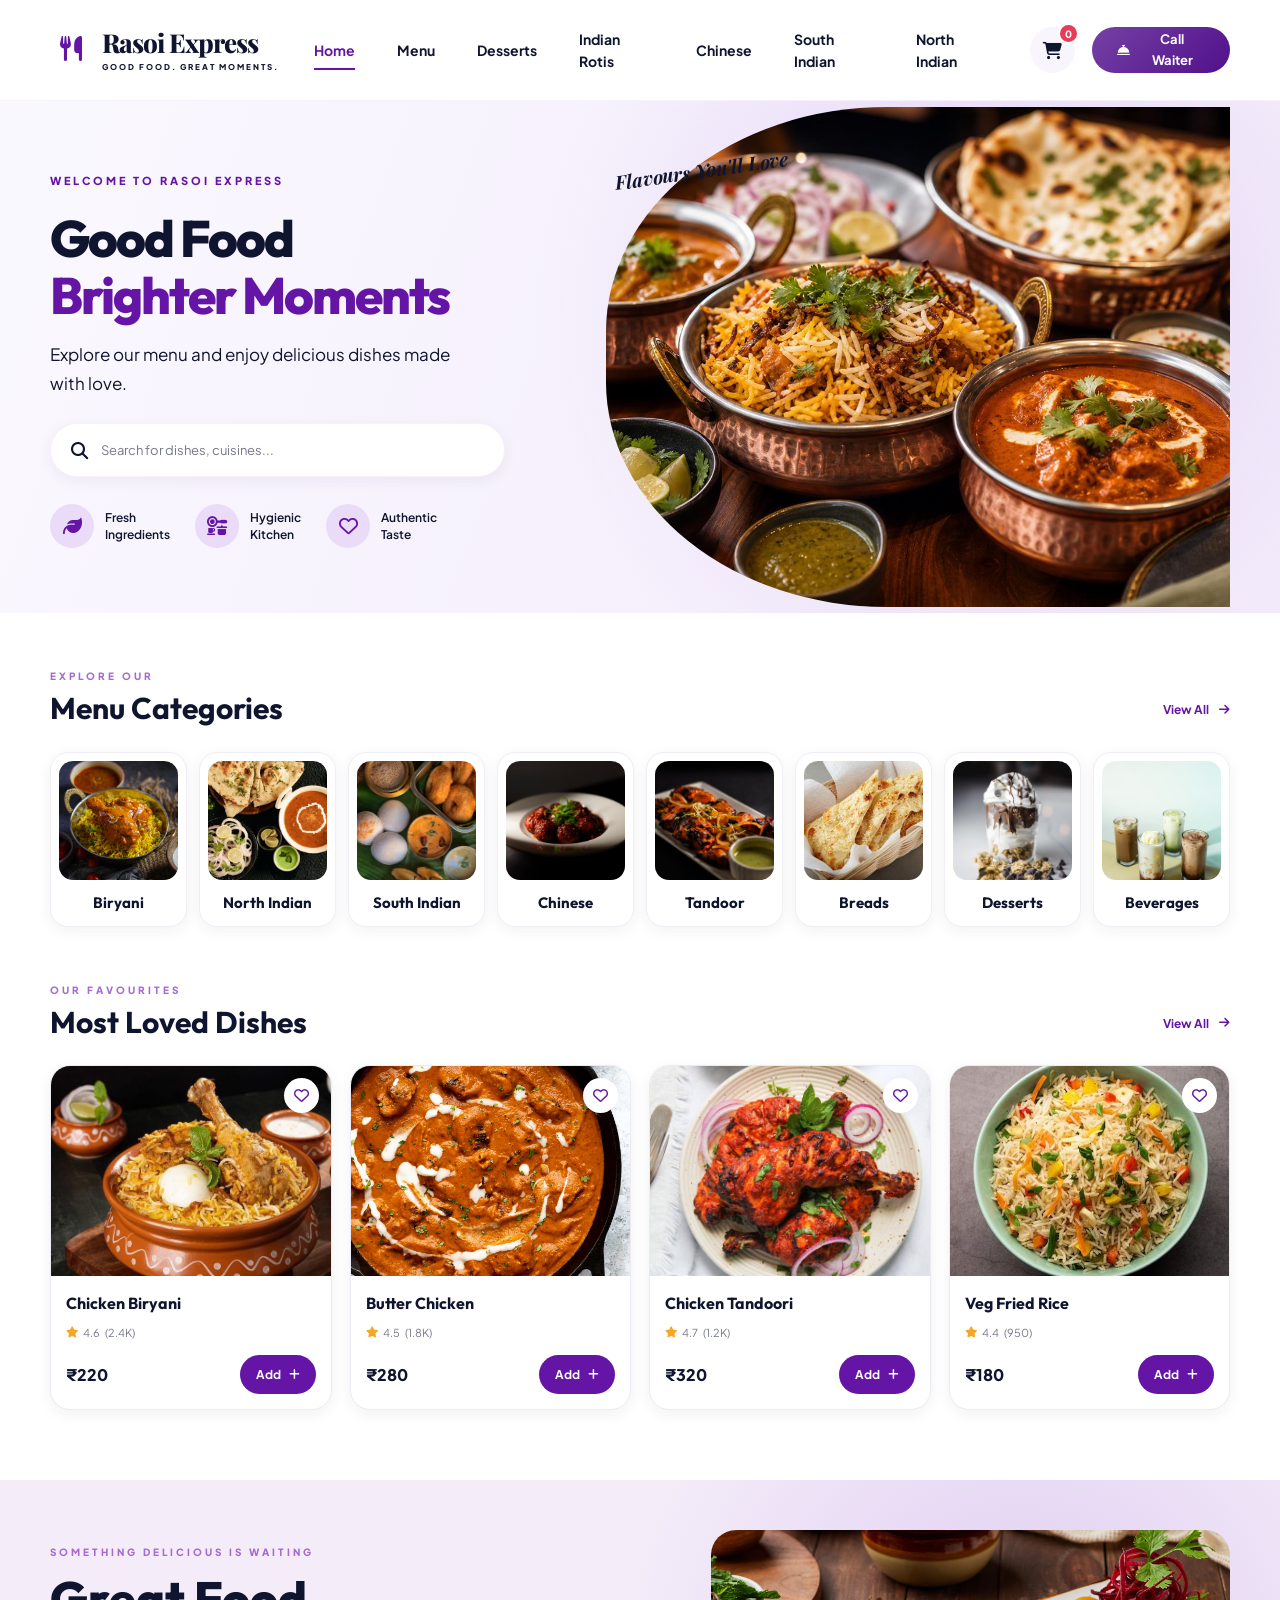
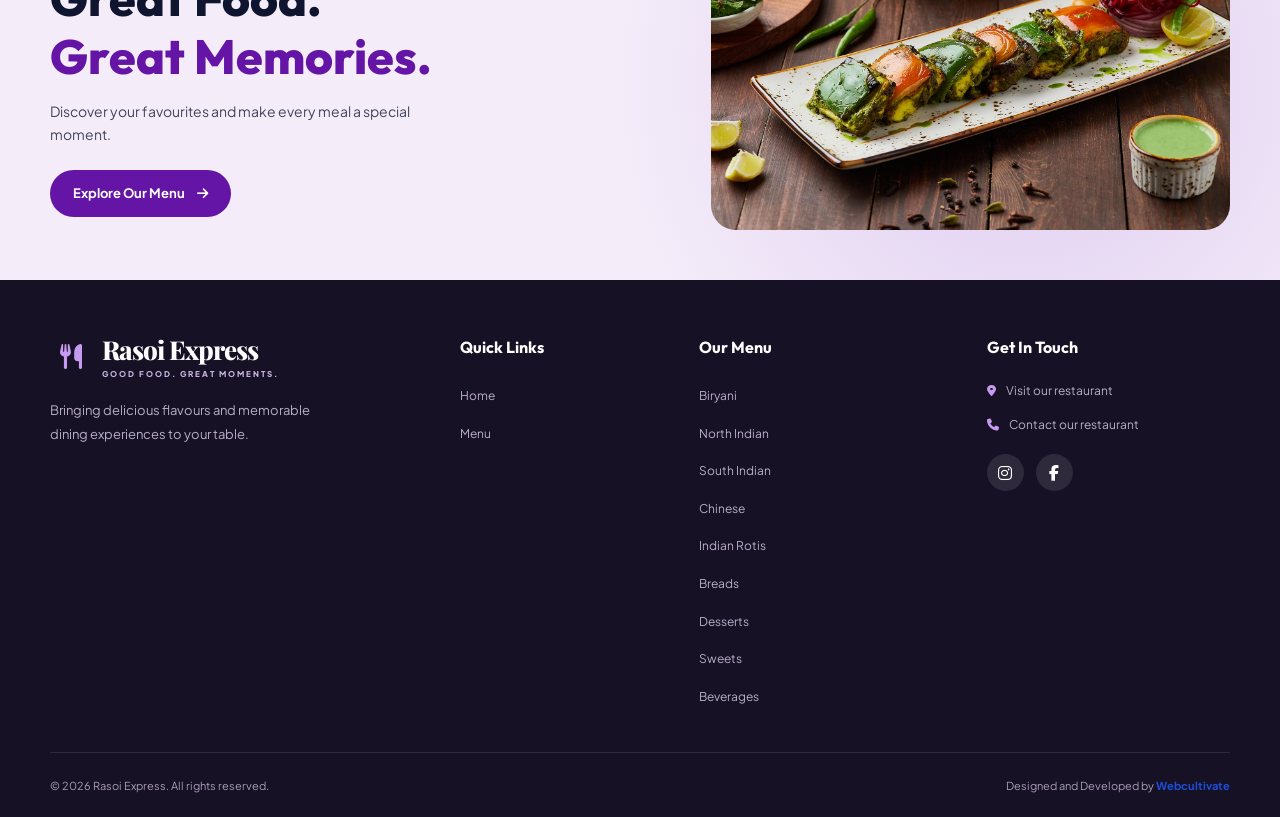
==== index.html @ 5ffebbbf "Add dedicated menu  pages" ====
<!DOCTYPE html>
<html lang="en">
<head>
    <meta charset="UTF-8">
    <meta name="viewport" content="width=device-width, initial-scale=1.0">

    <title>Rasoi Express | Good Food, Great Moments</title>

    <meta name="description" content="Explore the delicious menu at Rasoi Express.">

    <link rel="preconnect" href="https://fonts.googleapis.com">
    <link rel="preconnect" href="https://fonts.gstatic.com" crossorigin>

    <link href="https://fonts.googleapis.com/css2?family=Outfit:wght@400;500;600;700;800&family=Playfair+Display:wght@600;700;800&family=Plus+Jakarta+Sans:wght@400;500;600;700;800&display=swap" rel="stylesheet">

    <link rel="stylesheet" href="https://cdnjs.cloudflare.com/ajax/libs/font-awesome/6.5.2/css/all.min.css">

    <link rel="stylesheet" href="./style.css">
</head>

<body>

    <!-- HEADER -->
    <header class="site-header">
        <div class="header-container">

            <button class="mobile-menu-button"
                    aria-label="Open navigation menu"
                    aria-expanded="false">
                <i class="fa-solid fa-bars"></i>
            </button>

            <a href="./index.html" class="brand-logo">
                <span class="logo-icon">
                    <i class="fa-solid fa-utensils"></i>
                </span>

                <span class="logo-text">
                    <strong>Rasoi Express</strong>
                    <small>GOOD FOOD. GREAT MOMENTS.</small>
                </span>
            </a>

            <nav class="desktop-navigation">
                <a href="./index.html" class="nav-link active">Home</a>
                <a href="./menu.html" class="nav-link">Menu</a>
                <a href="./desserts.html" class="nav-link">Desserts</a>
                <a href="./indian-rotis.html" class="nav-link">Indian Rotis</a>
                <a href="./chinese.html" class="nav-link">Chinese</a>
                <a href="./south-indian.html" class="nav-link">South Indian</a>
                <a href="./north-indian.html" class="nav-link">North Indian</a>
            </nav>

            <div class="header-actions">

                <button class="icon-button cart-button"
                        aria-label="Shopping cart">
                    <i class="fa-solid fa-cart-shopping"></i>
                    <span class="cart-count">0</span>
                </button>

                <button class="call-waiter-button">
                    <i class="fa-solid fa-bell-concierge"></i>
                    <span>Call Waiter</span>
                </button>

            </div>
        </div>

        <nav class="mobile-navigation">
            <a href="./index.html" class="mobile-nav-link active">Home</a>
            <a href="./menu.html" class="mobile-nav-link">Menu</a>
            <a href="./desserts.html" class="mobile-nav-link">Desserts</a>
            <a href="./indian-rotis.html" class="mobile-nav-link">Indian Rotis</a>
            <a href="./chinese.html" class="mobile-nav-link">Chinese</a>
            <a href="./south-indian.html" class="mobile-nav-link">South Indian</a>
            <a href="./north-indian.html" class="mobile-nav-link">North Indian</a>

            <button class="mobile-waiter-button">
                <i class="fa-solid fa-bell-concierge"></i>
                Call Waiter
            </button>
        </nav>
    </header>


    <main>

        <!-- HERO SECTION -->
        <section class="hero-section">
            <div class="hero-container">

                <div class="hero-content">

                    <span class="hero-eyebrow">
                        WELCOME TO RASOI EXPRESS
                    </span>

                    <h1>
                        Good Food
                        <span>Brighter Moments</span>
                    </h1>

                    <p class="hero-description">
                        Explore our menu and enjoy delicious
                        dishes made with love.
                    </p>

                    <form class="hero-search-form"
                          id="hero-search-form">

                        <i class="fa-solid fa-magnifying-glass"></i>

                        <input
                            type="search"
                            id="hero-search-input"
                            placeholder="Search for dishes, cuisines..."
                            aria-label="Search menu">

                        <button type="submit">Search</button>
                    </form>

                    <div class="hero-features">

                        <div class="feature-item">
                            <span class="feature-icon">
                                <i class="fa-solid fa-leaf"></i>
                            </span>
                            <span>Fresh<br>Ingredients</span>
                        </div>

                        <div class="feature-item">
                            <span class="feature-icon">
                                <i class="fa-solid fa-kitchen-set"></i>
                            </span>
                            <span>Hygienic<br>Kitchen</span>
                        </div>

                        <div class="feature-item">
                            <span class="feature-icon">
                                <i class="fa-regular fa-heart"></i>
                            </span>
                            <span>Authentic<br>Taste</span>
                        </div>

                    </div>
                </div>

                <div class="hero-image-container">
                    <img
                        src="./assets/images/hero/hero-food.png"
                        alt="Delicious restaurant food">

                    <span class="hero-image-caption">
                        Flavours You'll Love
                    </span>
                </div>

            </div>
        </section>


        <!-- MENU CATEGORIES -->
        <section class="categories-section section-container">

            <div class="section-heading">
                <div>
                    <span class="section-eyebrow">EXPLORE OUR</span>
                    <h2>Menu Categories</h2>
                </div>

                <a href="./menu.html" class="view-all-link">
                    View All
                    <i class="fa-solid fa-arrow-right"></i>
                </a>
            </div>

            <div class="categories-grid" id="categories-grid">
                <!-- Categories generated through JavaScript -->
            </div>

        </section>


        <!-- POPULAR DISHES -->
        <section class="popular-section section-container">

            <div class="section-heading">
                <div>
                    <span class="section-eyebrow">OUR FAVOURITES</span>
                    <h2>Most Loved Dishes</h2>
                </div>

                <a href="./menu.html" class="view-all-link">
                    View All
                    <i class="fa-solid fa-arrow-right"></i>
                </a>
            </div>

            <div class="popular-dishes-grid"
                 id="popular-dishes-grid">
                <!-- Dishes generated through JavaScript -->
            </div>

        </section>


        <!-- SPECIAL SECTION -->
        <section class="special-offer-section">

            <div class="special-offer-container">

                <div class="special-offer-content">

                    <span class="section-eyebrow">
                        SOMETHING DELICIOUS IS WAITING
                    </span>

                    <h2>
                        Great Food.
                        <span>Great Memories.</span>
                    </h2>

                    <p>
                        Discover your favourites and make
                        every meal a special moment.
                    </p>

                    <a href="./menu.html" class="offer-button">
                        Explore Our Menu
                        <i class="fa-solid fa-arrow-right"></i>
                    </a>

                </div>

                <div class="special-offer-image">
                    <img
                        src="./assets/images/hero/special-food.png"
                        alt="Delicious vegetarian special food"
                        loading="lazy">
                </div>

            </div>

        </section>

    </main>


    <!-- FOOTER -->
    <footer class="site-footer">

        <div class="footer-container">

            <div class="footer-brand">

                <a href="./index.html" class="brand-logo footer-logo">
                    <span class="logo-icon">
                        <i class="fa-solid fa-utensils"></i>
                    </span>

                    <span class="logo-text">
                        <strong>Rasoi Express</strong>
                        <small>GOOD FOOD. GREAT MOMENTS.</small>
                    </span>
                </a>

                <p>
                    Bringing delicious flavours and memorable
                    dining experiences to your table.
                </p>

            </div>


            <div class="footer-column">
                <h3>Quick Links</h3>

                <ul>
                    <li><a href="./index.html">Home</a></li>
                    <li><a href="./menu.html">Menu</a></li>
                </ul>
            </div>


            <div class="footer-column">
                <h3>Our Menu</h3>

                <ul>
                    <li><a href="./biryani.html">Biryani</a></li>
                    <li><a href="./north-indian.html">North Indian</a></li>
                    <li><a href="./south-indian.html">South Indian</a></li>
                    <li><a href="./chinese.html">Chinese</a></li>
                    <li><a href="./indian-rotis.html">Indian Rotis</a></li>
                    <li><a href="./indian-rotis.html">Breads</a></li>
                    <li><a href="./desserts.html">Desserts</a></li>
                    <li><a href="./desserts.html">Sweets</a></li>
                    <li><a href="./beverages.html">Beverages</a></li>
                </ul>
            </div>


            <div class="footer-column footer-contact">
                <h3>Get In Touch</h3>

                <p>
                    <i class="fa-solid fa-location-dot"></i>
                    Visit our restaurant
                </p>

                <p>
                    <i class="fa-solid fa-phone"></i>
                    Contact our restaurant
                </p>

                <div class="footer-social-links">
                    <a href="#" aria-label="Instagram">
                        <i class="fa-brands fa-instagram"></i>
                    </a>

                    <a href="#" aria-label="Facebook">
                        <i class="fa-brands fa-facebook-f"></i>
                    </a>
                </div>
            </div>

        </div>


        <div class="footer-bottom">

            <p>
                &copy; <span id="current-year">2026</span>
                Rasoi Express. All rights reserved.
            </p>

            <p>
                Designed and Developed by <span class="footer-credit-name">Webcultivate</span>
            </p>

        </div>

    </footer>


    <!-- MOBILE BOTTOM BAR -->
    <div class="mobile-bottom-bar">

        <button class="mobile-bottom-waiter">
            <i class="fa-solid fa-bell-concierge"></i>
            <span>Call Waiter</span>
        </button>

        <button class="mobile-bottom-cart">
            <i class="fa-solid fa-cart-shopping"></i>
            <span>View Cart</span>
            <span class="cart-count">0</span>
        </button>

    </div>


    <script src="./script.js" defer></script>

</body>
</html>
---- style.css ----
/* =========================================================
   RASOI EXPRESS - MAIN STYLESHEET
   ========================================================= */

/* ================= VARIABLES ================= */

:root {
    --primary: #6415a5;
    --primary-dark: #4d087f;
    --primary-light: #f0e4fb;
    --secondary: #a56bd0;

    --heading: #10152f;
    --text: #42445b;
    --muted: #77788b;

    --white: #ffffff;
    --background: #faf9fd;
    --lavender: #f3edfa;
    --border: #eeeaf3;

    --success: #21865b;
    --danger: #e83b59;

    --shadow-sm: 0 4px 15px rgba(40, 20, 65, 0.06);
    --shadow-md: 0 10px 30px rgba(40, 20, 65, 0.09);
    --shadow-lg: 0 20px 50px rgba(40, 20, 65, 0.13);

    --radius-sm: 10px;
    --radius-md: 18px;
    --radius-lg: 26px;
    --radius-xl: 34px;

    --container: 1440px;

    --font-main: 'Plus Jakarta Sans', sans-serif;
    --font-heading: 'Outfit', sans-serif;
    --font-serif: 'Playfair Display', serif;

    --transition: all 0.3s ease;
}


/* ================= RESET ================= */

* {
    margin: 0;
    padding: 0;
    box-sizing: border-box;
}

html {
    scroll-behavior: smooth;
    scroll-padding-top: 100px;
}

body {
    font-family: var(--font-main);
    color: var(--text);
    background: var(--white);
    line-height: 1.6;
    overflow-x: hidden;
}

body.modal-open {
    overflow: hidden;
}

button,
input {
    font: inherit;
}

button {
    cursor: pointer;
}

a {
    color: inherit;
    text-decoration: none;
}

img {
    display: block;
    max-width: 100%;
}

ul {
    list-style: none;
}

button:focus-visible,
a:focus-visible,
input:focus-visible,
.category-card:focus-visible {
    outline: 3px solid rgba(100, 21, 165, 0.35);
    outline-offset: 3px;
}


/* ================= COMMON CONTAINERS ================= */

.section-container {
    width: min(100% - 100px, var(--container));
    margin: 0 auto;
}


/* ================= HEADER ================= */

.site-header {
    width: 100%;
    position: sticky;
    top: 0;
    z-index: 1000;
    background: rgba(255, 255, 255, 0.96);
    backdrop-filter: blur(16px);
    border-bottom: 1px solid rgba(100, 21, 165, 0.06);
}

.header-container {
    width: min(100% - 100px, var(--container));
    min-height: 100px;
    margin: 0 auto;

    display: flex;
    align-items: center;
    justify-content: space-between;
    gap: 35px;
}


/* ================= BRAND LOGO ================= */

.brand-logo {
    display: inline-flex;
    align-items: center;
    gap: 10px;
    flex-shrink: 0;
}

.logo-icon {
    width: 42px;
    height: 42px;
    display: grid;
    place-items: center;
    color: var(--primary);
    font-size: 25px;
}

.logo-text {
    display: flex;
    flex-direction: column;
    line-height: 1.15;
}

.logo-text strong {
    font-family: var(--font-serif);
    font-size: 26px;
    font-weight: 800;
    letter-spacing: -1px;
    color: var(--heading);
}

.logo-text small {
    font-size: 8px;
    font-weight: 800;
    letter-spacing: 2px;
    color: var(--heading);
    margin-top: 5px;
}


/* ================= DESKTOP NAVIGATION ================= */

.desktop-navigation {
    display: flex;
    align-items: center;
    gap: 42px;
    margin-left: auto;
    margin-right: auto;
}

.nav-link {
    position: relative;
    padding: 12px 0;
    font-size: 14px;
    font-weight: 700;
    color: var(--heading);
    transition: var(--transition);
}

.nav-link::after {
    content: '';
    position: absolute;
    width: 0;
    height: 2px;
    bottom: 3px;
    left: 0;
    background: var(--primary);
    transition: var(--transition);
}

.nav-link:hover,
.nav-link.active {
    color: var(--primary);
}

.nav-link:hover::after,
.nav-link.active::after {
    width: 100%;
}


/* ================= HEADER ACTIONS ================= */

.header-actions {
    display: flex;
    align-items: center;
    gap: 17px;
}

.icon-button {
    width: 46px;
    height: 46px;
    border: 1px solid transparent;
    border-radius: 50%;
    display: grid;
    place-items: center;
    background: #f8f5fc;
    color: var(--heading);
    font-size: 17px;
    transition: var(--transition);
    position: relative;
}

.icon-button:hover {
    color: var(--primary);
    background: var(--primary-light);
    transform: translateY(-2px);
}

.cart-count {
    position: absolute;
    top: -5px;
    right: -5px;
    width: 21px;
    height: 21px;
    display: grid;
    place-items: center;
    background: var(--danger);
    color: var(--white);
    font-size: 10px;
    font-weight: 800;
    border-radius: 50%;
    border: 2px solid var(--white);
}

.call-waiter-button {
    display: flex;
    align-items: center;
    justify-content: center;
    gap: 10px;
    min-height: 46px;
    padding: 0 25px;
    background: linear-gradient(135deg, #7541a5, #51108b);
    color: var(--white);
    border: none;
    border-radius: 30px;
    font-size: 13px;
    font-weight: 700;
    transition: var(--transition);
}

.call-waiter-button:hover {
    transform: translateY(-3px);
    box-shadow: 0 8px 20px rgba(100, 21, 165, 0.25);
}


/* ================= MOBILE NAVIGATION ================= */

.mobile-menu-button {
    display: none;
    width: 42px;
    height: 42px;
    background: transparent;
    border: none;
    color: var(--heading);
    font-size: 21px;
}

.mobile-navigation {
    display: none;
}


/* ================= HERO SECTION ================= */

.hero-section {
    position: relative;
    overflow: hidden;

    background:
        radial-gradient(
            circle at 75% 40%,
            rgba(213, 188, 240, 0.55),
            transparent 42%
        ),
        linear-gradient(
            110deg,
            #faf8ff 0%,
            #f2eafa 100%
        );
}

.hero-container {
    width: min(100% - 100px, var(--container));
    min-height: 500px;
    margin: 0 auto;

    display: grid;
    grid-template-columns: 0.92fr 1.08fr;
    align-items: center;
    gap: 25px;
}

.hero-content {
    padding: 65px 0;
    position: relative;
    z-index: 2;
    animation: fadeInUp 0.8s ease both;
}

.hero-eyebrow {
    display: inline-block;
    color: var(--primary);
    font-size: 11px;
    font-weight: 800;
    letter-spacing: 3px;
    margin-bottom: 20px;
}

.hero-content h1 {
    font-family: var(--font-heading);
    color: var(--heading);
    font-size: clamp(42px, 4vw, 58px);
    font-weight: 800;
    line-height: 1.12;
    letter-spacing: -2px;
    max-width: 590px;
}

.hero-content h1 span {
    display: block;
    color: var(--primary);
}

.hero-description {
    max-width: 430px;
    margin-top: 16px;
    font-size: 17px;
    line-height: 1.7;
    color: var(--heading);
}


/* ================= HERO SEARCH ================= */

.hero-search-form {
    width: 100%;
    max-width: 455px;
    min-height: 54px;
    margin-top: 25px;
    padding: 6px 8px 6px 20px;

    display: flex;
    align-items: center;
    gap: 13px;

    background: var(--white);
    border: 1px solid rgba(100, 21, 165, 0.06);
    border-radius: 40px;
    box-shadow: var(--shadow-sm);
}

.hero-search-form > i {
    font-size: 17px;
    color: var(--heading);
}

.hero-search-form input {
    min-width: 0;
    flex: 1;
    border: none;
    outline: none;
    background: transparent;
    font-size: 13px;
    color: var(--heading);
}

.hero-search-form input::placeholder {
    color: var(--muted);
}

.hero-search-form button {
    display: none;
    padding: 10px 18px;
    color: var(--white);
    background: var(--primary);
    border: none;
    border-radius: 30px;
}


/* ================= HERO FEATURES ================= */

.hero-features {
    display: flex;
    align-items: center;
    gap: 25px;
    margin-top: 27px;
}

.feature-item {
    display: flex;
    align-items: center;
    gap: 11px;
    color: var(--heading);
    font-size: 12px;
    font-weight: 600;
    line-height: 1.45;
}

.feature-icon {
    width: 44px;
    height: 44px;
    flex-shrink: 0;
    display: grid;
    place-items: center;
    color: var(--primary);
    background: #eadcf8;
    border-radius: 50%;
    font-size: 19px;
}


/* ================= HERO IMAGE ================= */

.hero-image-container {
    height: 500px;
    position: relative;
    display: flex;
    align-items: center;
    justify-content: center;
    animation: fadeInUp 0.9s ease both;
}

.hero-image-container img {
    width: 100%;
    height: 100%;
    object-fit: cover;
    border-radius: 45% 0 0 45%;
}

.hero-image-caption {
    position: absolute;
    top: 48px;
    left: 8px;
    transform: rotate(-8deg);
    color: var(--heading);
    font-family: var(--font-serif);
    font-style: italic;
    font-size: 19px;
    font-weight: 700;
}


/* ================= SECTION HEADING ================= */

.section-heading {
    display: flex;
    align-items: flex-end;
    justify-content: space-between;
    gap: 20px;
    margin-bottom: 24px;
}

.section-eyebrow {
    display: block;
    margin-bottom: 6px;
    color: var(--secondary);
    font-size: 10px;
    font-weight: 800;
    letter-spacing: 3px;
}

.section-heading h2 {
    font-family: var(--font-heading);
    font-size: 30px;
    font-weight: 700;
    color: var(--heading);
    line-height: 1.25;
}

.view-all-link {
    display: inline-flex;
    align-items: center;
    gap: 10px;
    padding: 8px 0;
    color: var(--primary);
    font-size: 12px;
    font-weight: 700;
    white-space: nowrap;
    transition: var(--transition);
}

.view-all-link:hover {
    gap: 15px;
}


/* ================= CATEGORY SECTION ================= */

.categories-section {
    padding-top: 55px;
    padding-bottom: 55px;
}

.categories-grid {
    display: grid;
    grid-template-columns: repeat(8, minmax(0, 1fr));
    gap: 12px;
}


/* ================= CATEGORY CARD ================= */

.category-card {
    min-width: 0;
    display: flex;
    flex-direction: column;
    padding: 8px;
    background: var(--white);
    border: 1px solid #f0edf4;
    border-radius: 18px;
    box-shadow: var(--shadow-sm);
    transition: var(--transition);
    cursor: pointer;
}

.category-card:hover,
.category-card.active {
    transform: translateY(-5px);
    border-color: #c99af0;
    box-shadow: 0 12px 28px rgba(100, 21, 165, 0.11);
}

.category-image {
    width: 100%;
    aspect-ratio: 1 / 1;
    overflow: hidden;
    border-radius: 14px;
    background: var(--lavender);
}

.category-image img {
    width: 100%;
    height: 100%;
    object-fit: cover;
    transition: transform 0.5s ease;
}

.category-card:hover .category-image img {
    transform: scale(1.08);
}

/* Only image and category name */

.category-info {
    padding: 12px 4px 5px;
    text-align: center;
}

.category-info h3 {
    font-family: var(--font-heading);
    font-size: 15px;
    font-weight: 700;
    color: var(--heading);
    line-height: 1.4;
}


/* ================= POPULAR DISHES ================= */

.popular-section {
    padding-top: 0;
    padding-bottom: 70px;
}

.popular-dishes-grid {
    display: grid;
    grid-template-columns: repeat(4, minmax(0, 1fr));
    gap: 18px;
}


/* ================= DISH CARD ================= */

.dish-card {
    min-width: 0;
    overflow: hidden;
    background: var(--white);
    border: 1px solid var(--border);
    border-radius: 20px;
    box-shadow: var(--shadow-sm);
    transition: var(--transition);
}

.dish-card:hover {
    transform: translateY(-5px);
    box-shadow: var(--shadow-md);
}

.dish-image {
    height: 210px;
    position: relative;
    overflow: hidden;
    background: var(--lavender);
}

.dish-image img {
    width: 100%;
    height: 100%;
    object-fit: cover;
    transition: transform 0.5s ease;
}

.dish-card:hover .dish-image img {
    transform: scale(1.06);
}

.favorite-button {
    position: absolute;
    top: 12px;
    right: 12px;
    width: 35px;
    height: 35px;
    display: grid;
    place-items: center;
    color: var(--primary);
    background: var(--white);
    border: none;
    border-radius: 50%;
    font-size: 15px;
    box-shadow: var(--shadow-sm);
    transition: var(--transition);
}

.favorite-button:hover,
.favorite-button.active {
    color: var(--danger);
    transform: scale(1.1);
}

.dish-info {
    padding: 15px;
}

.dish-info h3 {
    font-family: var(--font-heading);
    font-size: 16px;
    font-weight: 700;
    color: var(--heading);
}

.dish-rating {
    margin-top: 7px;
    display: flex;
    align-items: center;
    gap: 5px;
    font-size: 11px;
    color: var(--muted);
}

.dish-rating i {
    color: #f5a623;
}

.dish-bottom {
    display: flex;
    align-items: center;
    justify-content: space-between;
    gap: 10px;
    margin-top: 14px;
}

.dish-price {
    color: var(--heading);
    font-size: 16px;
    font-weight: 800;
}

.add-to-cart-button {
    display: inline-flex;
    align-items: center;
    justify-content: center;
    gap: 8px;
    padding: 10px 16px;
    color: var(--white);
    background: var(--primary);
    border: none;
    border-radius: 30px;
    font-size: 12px;
    font-weight: 700;
    transition: var(--transition);
}

.add-to-cart-button:hover {
    background: var(--primary-dark);
    transform: translateY(-2px);
}


/* ================= SPECIAL OFFER ================= */

.special-offer-section {
    padding: 50px 0;
    background:
        radial-gradient(
            circle at 80% 50%,
            rgba(196, 162, 230, 0.45),
            transparent 40%
        ),
        #f4edf9;
}

.special-offer-container {
    width: min(100% - 100px, var(--container));
    margin: 0 auto;
    display: grid;
    grid-template-columns: 1fr 0.85fr;
    align-items: center;
    gap: 50px;
}

.special-offer-content h2 {
    margin-top: 10px;
    font-family: var(--font-heading);
    font-size: clamp(32px, 4vw, 48px);
    font-weight: 800;
    line-height: 1.2;
    color: var(--heading);
}

.special-offer-content h2 span {
    display: block;
    color: var(--primary);
}

.special-offer-content p {
    max-width: 420px;
    margin-top: 15px;
    font-size: 14px;
    color: var(--text);
}

.offer-button {
    display: inline-flex;
    align-items: center;
    gap: 12px;
    margin-top: 25px;
    padding: 13px 23px;
    color: var(--white);
    background: var(--primary);
    border-radius: 30px;
    font-size: 13px;
    font-weight: 700;
    transition: var(--transition);
}

.offer-button:hover {
    background: var(--primary-dark);
    transform: translateY(-3px);
}

.special-offer-image {
    height: 300px;
    overflow: hidden;
    border-radius: 25px;
}

.special-offer-image img {
    width: 100%;
    height: 100%;
    object-fit: cover;
}


/* ================= FOOTER ================= */

.site-footer {
    padding-top: 55px;
    color: #e9e1f2;
    background: #171126;
}

.footer-container {
    width: min(100% - 100px, var(--container));
    margin: 0 auto;
    padding-bottom: 45px;
    display: grid;
    grid-template-columns: 1.5fr 0.8fr 1fr 1fr;
    gap: 45px;
}

.footer-logo .logo-text strong {
    color: var(--white);
}

.footer-logo .logo-text small {
    color: #c8b6dd;
}

.footer-logo .logo-icon {
    color: #c69aee;
}

.footer-brand p {
    max-width: 290px;
    margin-top: 18px;
    color: #b9aec8;
    font-size: 13px;
    line-height: 1.9;
}


/* ================= FOOTER COLUMNS ================= */

.footer-column h3 {
    margin-bottom: 20px;
    color: var(--white);
    font-family: var(--font-heading);
    font-size: 16px;
    font-weight: 700;
}

.footer-column ul {
    display: flex;
    flex-direction: column;
    gap: 12px;
}

.footer-column ul a {
    color: #b9aec8;
    font-size: 12px;
    transition: var(--transition);
}

.footer-column ul a:hover {
    color: #d8b5ff;
    padding-left: 4px;
}

.footer-contact p {
    display: flex;
    align-items: flex-start;
    gap: 10px;
    margin-bottom: 15px;
    color: #b9aec8;
    font-size: 12px;
}

.footer-contact p i {
    color: #c69aee;
    margin-top: 4px;
}


/* ================= SOCIAL LINKS ================= */

.footer-social-links {
    display: flex;
    align-items: center;
    gap: 12px;
    margin-top: 20px;
}

.footer-social-links a {
    width: 37px;
    height: 37px;
    display: grid;
    place-items: center;
    color: var(--white);
    background: rgba(255, 255, 255, 0.1);
    border-radius: 50%;
    transition: var(--transition);
}

.footer-social-links a:hover {
    background: var(--primary);
    transform: translateY(-3px);
}


/* ================= FOOTER BOTTOM ================= */

.footer-bottom {
    width: min(100% - 100px, var(--container));
    min-height: 65px;
    margin: 0 auto;
    display: flex;
    align-items: center;
    justify-content: space-between;
    gap: 15px;
    border-top: 1px solid rgba(255, 255, 255, 0.1);
}

.footer-bottom p {
    color: #a89db7;
    font-size: 11px;
}

.footer-credit-name {
    color: #1D4ED8;
    font-weight: 700;
}

.footer-bottom i {
    color: #ef5573;
}


/* ================= MOBILE BOTTOM BAR ================= */

.mobile-bottom-bar {
    display: none;
}


/* ================= CART MODAL ================= */

.waiter-modal {
    position: fixed;
    inset: 0;
    z-index: 2100;
    display: grid;
    place-items: center;
    padding: 20px;
    visibility: hidden;
    opacity: 0;
    transition: opacity 0.25s ease, visibility 0.25s ease;
}

.waiter-modal.open {
    visibility: visible;
    opacity: 1;
}

.waiter-modal [hidden] {
    display: none !important;
}

.waiter-modal-overlay {
    position: absolute;
    inset: 0;
    background: rgba(15, 10, 25, 0.62);
    backdrop-filter: blur(5px);
}

.waiter-modal-content {
    position: relative;
    width: min(100%, 650px);
    max-height: min(90vh, 850px);
    max-height: min(90dvh, 850px);
    overflow-y: auto;
    padding: 34px;
    background: var(--white);
    border: 1px solid rgba(255, 255, 255, 0.8);
    border-radius: var(--radius-lg);
    box-shadow: var(--shadow-lg);
    transform: translateY(18px) scale(0.98);
    transition: transform 0.3s ease;
}

.waiter-modal.open .waiter-modal-content {
    transform: translateY(0) scale(1);
}

.waiter-modal-close {
    position: absolute;
    top: 17px;
    right: 17px;
    width: 38px;
    height: 38px;
    display: grid;
    place-items: center;
    color: var(--muted);
    background: var(--lavender);
    border: 0;
    border-radius: 50%;
    font-size: 16px;
    transition: var(--transition);
}

.waiter-modal-close:hover {
    color: var(--primary);
    background: var(--primary-light);
    transform: rotate(90deg);
}

.waiter-modal-heading {
    padding: 4px 24px 23px;
    text-align: center;
}

.waiter-modal-icon {
    width: 54px;
    height: 54px;
    display: grid;
    place-items: center;
    margin: 0 auto 15px;
    color: var(--primary);
    background: var(--primary-light);
    border-radius: 18px;
    font-size: 23px;
}

.waiter-modal-heading .section-eyebrow {
    margin-bottom: 5px;
}

.waiter-modal-heading h2 {
    color: var(--heading);
    font-family: var(--font-heading);
    font-size: clamp(24px, 4vw, 30px);
    line-height: 1.25;
}

.waiter-modal-heading p {
    margin-top: 8px;
    color: var(--muted);
    font-size: 13px;
}

.waiter-service-grid {
    display: grid;
    grid-template-columns: repeat(2, minmax(0, 1fr));
    gap: 11px;
}

.waiter-service-card {
    min-width: 0;
    min-height: 82px;
    display: flex;
    align-items: center;
    gap: 12px;
    padding: 13px;
    color: var(--text);
    text-align: left;
    background: #fff;
    border: 1px solid var(--border);
    border-radius: 14px;
    transition: border-color 0.2s ease, background 0.2s ease, transform 0.2s ease, box-shadow 0.2s ease;
}

.waiter-service-card:hover {
    border-color: #d7c0eb;
    background: #fcfaff;
    transform: translateY(-2px);
}

.waiter-service-card.selected {
    border-color: var(--primary);
    background: #f7f0fc;
    box-shadow: 0 0 0 2px rgba(100, 21, 165, 0.08);
}

.waiter-service-card:focus-visible,
.waiter-modal-close:focus-visible,
.waiter-submit-button:focus-visible {
    outline: 3px solid rgba(100, 21, 165, 0.3);
    outline-offset: 3px;
}

.waiter-service-icon {
    width: 42px;
    height: 42px;
    flex: 0 0 42px;
    display: grid;
    place-items: center;
    color: var(--primary);
    background: var(--primary-light);
    border-radius: 12px;
    font-size: 17px;
}

.waiter-service-copy {
    min-width: 0;
    display: flex;
    flex: 1;
    flex-direction: column;
    gap: 3px;
}

.waiter-service-copy strong {
    color: var(--heading);
    font-size: 12px;
    line-height: 1.35;
}

.waiter-service-copy small {
    color: var(--muted);
    font-size: 10px;
    line-height: 1.4;
}

.waiter-service-check {
    display: none;
    flex: 0 0 auto;
    color: var(--primary);
    font-size: 15px;
}

.waiter-service-card.selected .waiter-service-check {
    display: block;
}

.waiter-custom-request {
    display: block;
    margin-top: 16px;
    color: var(--heading);
    font-size: 12px;
    font-weight: 700;
}

.waiter-custom-request span {
    display: block;
    margin-bottom: 7px;
}

.waiter-custom-request textarea {
    width: 100%;
    min-height: 84px;
    padding: 12px 14px;
    resize: vertical;
    color: var(--heading);
    background: #fff;
    border: 1px solid var(--border);
    border-radius: 12px;
    outline: none;
    font-size: 13px;
}

.waiter-custom-request textarea:focus {
    border-color: var(--secondary);
    box-shadow: 0 0 0 3px rgba(165, 107, 208, 0.12);
}

.waiter-form-error {
    margin-top: 10px;
    color: var(--danger);
    font-size: 12px;
}

.waiter-submit-button {
    width: 100%;
    min-height: 49px;
    display: flex;
    align-items: center;
    justify-content: center;
    gap: 9px;
    margin-top: 18px;
    color: var(--white);
    background: var(--primary);
    border: 0;
    border-radius: 13px;
    font-size: 13px;
    font-weight: 700;
    transition: var(--transition);
}

.waiter-submit-button:hover {
    background: var(--primary-dark);
    box-shadow: 0 8px 18px rgba(100, 21, 165, 0.2);
    transform: translateY(-1px);
}

.waiter-demo-note {
    margin-top: 11px;
    color: var(--muted);
    text-align: center;
    font-size: 10px;
    line-height: 1.5;
}

.waiter-request-success {
    padding: 18px 10px 4px;
    text-align: center;
}

.waiter-success-icon {
    width: 62px;
    height: 62px;
    display: grid;
    place-items: center;
    margin: 0 auto 16px;
    color: var(--success);
    background: #e8f7ef;
    border-radius: 50%;
    font-size: 25px;
    animation: waiterSuccessPop 0.4s ease both;
}

.waiter-request-success h3 {
    color: #dc3545;
    font-family: var(--font-heading);
    font-size: 23px;
}

.waiter-request-success > p:not(.waiter-success-detail) {
    margin-top: 7px;
    color: var(--muted);
    font-size: 13px;
}

.waiter-success-detail {
    margin-top: 7px;
    color: var(--muted);
    font-size: 13px;
}

.waiter-request-success .waiter-submit-button {
    margin-top: 20px;
}

@keyframes waiterSuccessPop {
    from {
        opacity: 0;
        transform: scale(0.75);
    }

    to {
        opacity: 1;
        transform: scale(1);
    }
}

.cart-modal {
    position: fixed;
    inset: 0;
    z-index: 2000;
    visibility: hidden;
    opacity: 0;
    transition: var(--transition);
}

.cart-modal.open {
    visibility: visible;
    opacity: 1;
}

.cart-modal-overlay {
    position: absolute;
    inset: 0;
    background: rgba(15, 10, 25, 0.55);
    backdrop-filter: blur(3px);
}

.cart-modal-content {
    position: absolute;
    top: 0;
    right: 0;
    width: min(100%, 450px);
    height: 100%;
    padding: 25px;
    display: flex;
    flex-direction: column;
    background: var(--white);
    box-shadow: var(--shadow-lg);
    transform: translateX(100%);
    transition: transform 0.35s ease;
}

.cart-modal.open .cart-modal-content {
    transform: translateX(0);
}

.cart-modal-header {
    display: flex;
    align-items: center;
    justify-content: space-between;
    padding-bottom: 20px;
    border-bottom: 1px solid var(--border);
}

.cart-modal-header h2 {
    font-family: var(--font-heading);
    font-size: 22px;
    color: var(--heading);
}

.cart-close-button {
    width: 38px;
    height: 38px;
    border: none;
    border-radius: 50%;
    background: var(--lavender);
    color: var(--heading);
    font-size: 17px;
}

.cart-items-container {
    flex: 1;
    overflow-y: auto;
    padding: 15px 0;
}

.cart-item {
    display: flex;
    align-items: center;
    gap: 13px;
    padding: 15px 0;
    border-bottom: 1px solid var(--border);
}

.cart-item > img {
    width: 75px;
    height: 75px;
    flex-shrink: 0;
    object-fit: cover;
    border-radius: 12px;
}

.cart-item-details {
    flex: 1;
    min-width: 0;
}

.cart-item-details h3 {
    font-size: 13px;
    color: var(--heading);
}

.cart-item-details p {
    margin-top: 4px;
    font-size: 12px;
    color: var(--muted);
}

.cart-quantity-controls {
    display: flex;
    align-items: center;
    gap: 12px;
    margin-top: 9px;
}

.cart-quantity-controls button {
    width: 27px;
    height: 27px;
    display: grid;
    place-items: center;
    border: 1px solid var(--border);
    border-radius: 50%;
    background: var(--white);
    color: var(--primary);
    font-size: 10px;
}

.cart-quantity-controls span {
    font-size: 12px;
    font-weight: 700;
    color: var(--heading);
}

.cart-item-total {
    display: flex;
    flex-direction: column;
    align-items: flex-end;
    gap: 15px;
    font-size: 13px;
    font-weight: 800;
    color: var(--heading);
}

.remove-cart-item {
    border: none;
    background: transparent;
    color: var(--danger);
    font-size: 13px;
}

.cart-modal-footer {
    padding-top: 18px;
    border-top: 1px solid var(--border);
}

.cart-total-row {
    display: flex;
    align-items: center;
    justify-content: space-between;
    margin-bottom: 18px;
    color: var(--heading);
}

.cart-total-row strong {
    font-size: 21px;
}

.checkout-button,
.continue-shopping-button {
    width: 100%;
    min-height: 50px;
    border: none;
    border-radius: 30px;
    background: var(--primary);
    color: var(--white);
    font-size: 14px;
    font-weight: 700;
}

.checkout-button:hover,
.continue-shopping-button:hover {
    background: var(--primary-dark);
}

.checkout-button i {
    margin-left: 8px;
}

.cart-demo-note {
    margin-top: 12px;
    text-align: center;
    font-size: 10px;
    color: var(--muted);
}

.empty-cart {
    min-height: 250px;
    display: flex;
    flex-direction: column;
    align-items: center;
    justify-content: center;
    text-align: center;
}

.empty-cart > i {
    font-size: 45px;
    color: #cbb1e3;
    margin-bottom: 15px;
}

.empty-cart h3 {
    font-family: var(--font-heading);
    color: var(--heading);
}

.empty-cart p {
    margin-top: 5px;
    font-size: 12px;
    color: var(--muted);
}


/* ================= TOAST ================= */

.app-toast {
    position: fixed;
    z-index: 3000;
    bottom: 30px;
    left: 50%;
    transform: translate(-50%, 20px);
    padding: 12px 22px;
    background: #251a32;
    color: var(--white);
    border-radius: 30px;
    font-size: 13px;
    box-shadow: var(--shadow-md);
    opacity: 0;
    visibility: hidden;
    transition: var(--transition);
}

.app-toast.show {
    opacity: 1;
    visibility: visible;
    transform: translate(-50%, 0);
}


/* ================= ANIMATIONS ================= */

@keyframes fadeInUp {
    from {
        opacity: 0;
        transform: translateY(20px);
    }

    to {
        opacity: 1;
        transform: translateY(0);
    }
}


/* =========================================================
   TABLET RESPONSIVE DESIGN
   ========================================================= */

@media (max-width: 1100px) {

    .section-container,
    .header-container,
    .hero-container,
    .special-offer-container,
    .footer-container,
    .footer-bottom {
        width: min(100% - 60px, var(--container));
    }

    .header-container {
        gap: 20px;
    }

    .desktop-navigation {
        gap: 25px;
    }

    .categories-grid {
        grid-template-columns: repeat(4, minmax(0, 1fr));
        gap: 16px;
    }

    .popular-dishes-grid {
        grid-template-columns: repeat(2, minmax(0, 1fr));
    }

    .hero-container {
        min-height: 450px;
    }

    .hero-image-container {
        height: 450px;
    }

    .hero-content h1 {
        font-size: 45px;
    }

    .hero-features {
        gap: 13px;
    }

    .feature-item {
        gap: 7px;
        font-size: 10px;
    }

    .feature-icon {
        width: 38px;
        height: 38px;
        font-size: 16px;
    }

    .footer-container {
        grid-template-columns: 1.3fr 1fr 1fr;
        gap: 35px;
    }

    .footer-contact {
        grid-column: 1 / -1;
    }
}


/* =========================================================
   MOBILE RESPONSIVE DESIGN
   ========================================================= */

@media (max-width: 768px) {

    body {
        padding-bottom: 75px;
    }

    .waiter-modal {
        padding: 14px;
    }

    .waiter-modal-content {
        padding: 27px 22px 22px;
        border-radius: 22px;
    }

    .waiter-modal-heading {
        padding: 8px 18px 20px;
    }

    .section-container,
    .header-container,
    .hero-container,
    .special-offer-container,
    .footer-container,
    .footer-bottom {
        width: calc(100% - 36px);
    }


    /* HEADER */

    .header-container {
        min-height: 76px;
        gap: 12px;
    }

    .desktop-navigation {
        display: none;
    }

    .header-actions {
        margin-left: auto;
        gap: 10px;
    }

    .header-actions .search-toggle,
    .header-actions .call-waiter-button {
        display: none;
    }

    .header-actions .cart-button {
        width: 40px;
        height: 40px;
        font-size: 15px;
    }

    .mobile-menu-button {
        display: grid;
        place-items: center;
        order: -1;
    }

    .brand-logo {
        gap: 5px;
    }

    .logo-icon {
        width: 30px;
        height: 30px;
        font-size: 20px;
    }

    .logo-text strong {
        font-size: 21px;
    }

    .logo-text small {
        font-size: 6px;
        letter-spacing: 1.5px;
    }

    .mobile-navigation {
        display: flex;
        flex-direction: column;
        gap: 0;
        max-height: 0;
        overflow: hidden;
        padding: 0 20px;
        background: var(--white);
        transition: max-height 0.3s ease,
                    padding 0.3s ease;
    }

    .mobile-navigation.open {
        max-height: 250px;
        padding-top: 10px;
        padding-bottom: 18px;
        border-top: 1px solid var(--border);
    }

    .mobile-nav-link {
        padding: 12px 5px;
        color: var(--heading);
        font-size: 14px;
        font-weight: 700;
        border-bottom: 1px solid var(--border);
    }

    .mobile-nav-link.active {
        color: var(--primary);
    }

    .mobile-waiter-button {
        display: flex;
        align-items: center;
        justify-content: center;
        gap: 10px;
        margin-top: 12px;
        padding: 12px;
        color: var(--white);
        background: var(--primary);
        border: none;
        border-radius: 30px;
        font-size: 13px;
        font-weight: 700;
    }


    /* HERO */

    .hero-container {
        grid-template-columns: 1fr;
        gap: 0;
        min-height: auto;
    }

    .hero-content {
        padding: 35px 0 15px;
    }

    .hero-eyebrow {
        font-size: 9px;
        letter-spacing: 2px;
        margin-bottom: 12px;
    }

    .hero-content h1 {
        font-size: clamp(35px, 9vw, 45px);
        letter-spacing: -1.5px;
    }

    .hero-description {
        max-width: 360px;
        margin-top: 12px;
        font-size: 13px;
        line-height: 1.6;
    }

    .hero-search-form {
        min-height: 48px;
        margin-top: 20px;
        padding-left: 16px;
    }

    .hero-search-form input {
        font-size: 11px;
    }

    .hero-search-form button {
        display: block;
        padding: 9px 13px;
        font-size: 10px;
    }

    .hero-features {
        justify-content: space-between;
        gap: 8px;
        margin-top: 23px;
    }

    .feature-item {
        flex-direction: column;
        text-align: center;
        gap: 6px;
        font-size: 10px;
    }

    .feature-icon {
        width: 42px;
        height: 42px;
        font-size: 18px;
    }

    .hero-image-container {
        height: 250px;
        margin-top: 12px;
    }

    .hero-image-container img {
        border-radius: 24px;
    }

    .hero-image-caption {
        top: 12px;
        left: 12px;
        font-size: 14px;
    }


    /* SECTION HEADINGS */

    .section-heading {
        align-items: flex-end;
        margin-bottom: 17px;
    }

    .section-eyebrow {
        font-size: 8px;
        letter-spacing: 2px;
    }

    .section-heading h2 {
        font-size: 22px;
    }

    .view-all-link {
        gap: 6px;
        font-size: 10px;
    }


    /* CATEGORIES */

    .categories-section {
        padding-top: 35px;
        padding-bottom: 40px;
    }

    .categories-grid {
        display: flex;
        gap: 12px;
        overflow-x: auto;
        scroll-snap-type: x mandatory;
        padding: 4px 2px 15px;
        scrollbar-width: none;
    }

    .categories-grid::-webkit-scrollbar {
        display: none;
    }

    .category-card {
        min-width: 112px;
        max-width: 112px;
        scroll-snap-align: start;
        border-radius: 15px;
    }

    .category-image {
        border-radius: 11px;
    }

    .category-info {
        padding: 9px 2px 5px;
    }

    .category-info h3 {
        font-size: 12px;
    }


    /* POPULAR DISHES */

    .popular-section {
        padding-bottom: 45px;
    }

    .popular-dishes-grid {
        grid-template-columns: repeat(2, minmax(0, 1fr));
        gap: 11px;
    }

    .dish-card {
        border-radius: 15px;
    }

    .dish-image {
        height: 150px;
    }

    .favorite-button {
        width: 30px;
        height: 30px;
        top: 8px;
        right: 8px;
        font-size: 13px;
    }

    .dish-info {
        padding: 10px;
    }

    .dish-info h3 {
        font-size: 12px;
        line-height: 1.4;
    }

    .dish-rating {
        font-size: 9px;
        margin-top: 5px;
    }

    .dish-bottom {
        margin-top: 10px;
        gap: 5px;
    }

    .dish-price {
        font-size: 13px;
    }

    .add-to-cart-button {
        padding: 8px 11px;
        gap: 5px;
        font-size: 10px;
    }


    /* SPECIAL OFFER */

    .special-offer-section {
        padding: 35px 0;
    }

    .special-offer-container {
        grid-template-columns: 1fr;
        gap: 22px;
    }

    .special-offer-content h2 {
        font-size: 32px;
    }

    .special-offer-content p {
        font-size: 12px;
    }

    .offer-button {
        margin-top: 18px;
        padding: 11px 18px;
        font-size: 11px;
    }

    .special-offer-image {
        height: 200px;
        border-radius: 18px;
    }


    /* FOOTER */

    .site-footer {
        padding-top: 38px;
    }

    .footer-container {
        grid-template-columns: repeat(2, minmax(0, 1fr));
        gap: 30px 20px;
        padding-bottom: 30px;
    }

    .footer-brand {
        grid-column: 1 / -1;
    }

    .footer-brand p {
        max-width: 340px;
        font-size: 12px;
    }

    .footer-column h3 {
        margin-bottom: 13px;
        font-size: 14px;
    }

    .footer-column ul {
        gap: 10px;
    }

    .footer-column ul a,
    .footer-contact p {
        font-size: 11px;
    }

    .footer-contact {
        grid-column: 1 / -1;
    }

    .footer-bottom {
        min-height: auto;
        padding: 16px 0 20px;
        flex-direction: column;
        align-items: flex-start;
        gap: 7px;
    }

    .footer-bottom p {
        font-size: 10px;
    }

    .waiter-service-grid {
        grid-template-columns: 1fr;
        gap: 9px;
    }

    .waiter-service-card {
        min-height: 70px;
    }


    /* MOBILE BOTTOM BAR */

    .mobile-bottom-bar {
        position: fixed;
        z-index: 1100;
        bottom: 0;
        left: 0;
        width: 100%;
        min-height: 70px;
        padding: 10px 14px;
        display: flex;
        align-items: center;
        gap: 10px;
        background: rgba(255, 255, 255, 0.97);
        border-top: 1px solid var(--border);
        box-shadow: 0 -5px 20px rgba(30, 15, 50, 0.07);
    }

    .mobile-bottom-bar button {
        flex: 1;
        min-height: 47px;
        display: flex;
        align-items: center;
        justify-content: center;
        gap: 8px;
        position: relative;
        border: none;
        border-radius: 30px;
        font-size: 12px;
        font-weight: 700;
    }

    .mobile-bottom-waiter {
        color: var(--primary);
        background: #eee1fa;
    }

    .mobile-bottom-cart {
        color: var(--white);
        background: var(--primary);
    }

    .mobile-bottom-cart .cart-count {
        position: static;
        width: 19px;
        height: 19px;
        border: none;
        background: rgba(255, 255, 255, 0.2);
        color: var(--white);
        font-size: 10px;
    }
}


/* =========================================================
   SMALL MOBILE SCREENS
   ========================================================= */

@media (max-width: 380px) {

    .section-container,
    .header-container,
    .hero-container,
    .special-offer-container,
    .footer-container,
    .footer-bottom {
        width: calc(100% - 28px);
    }

    .logo-text strong {
        font-size: 18px;
    }

    .hero-content h1 {
        font-size: 34px;
    }

    .feature-item {
        font-size: 9px;
    }

    .feature-icon {
        width: 37px;
        height: 37px;
        font-size: 15px;
    }

    .category-card {
        min-width: 105px;
        max-width: 105px;
    }

    .category-info h3 {
        font-size: 11px;
    }

    .dish-image {
        height: 125px;
    }

    .dish-info {
        padding: 8px;
    }

    .add-to-cart-button {
        padding: 7px 9px;
        font-size: 9px;
    }
}


/* ================= ACCESSIBILITY ================= */

@media (prefers-reduced-motion: reduce) {

    *,
    *::before,
    *::after {
        scroll-behavior: auto !important;
        animation-duration: 0.01ms !important;
        transition-duration: 0.01ms !important;
    }
}
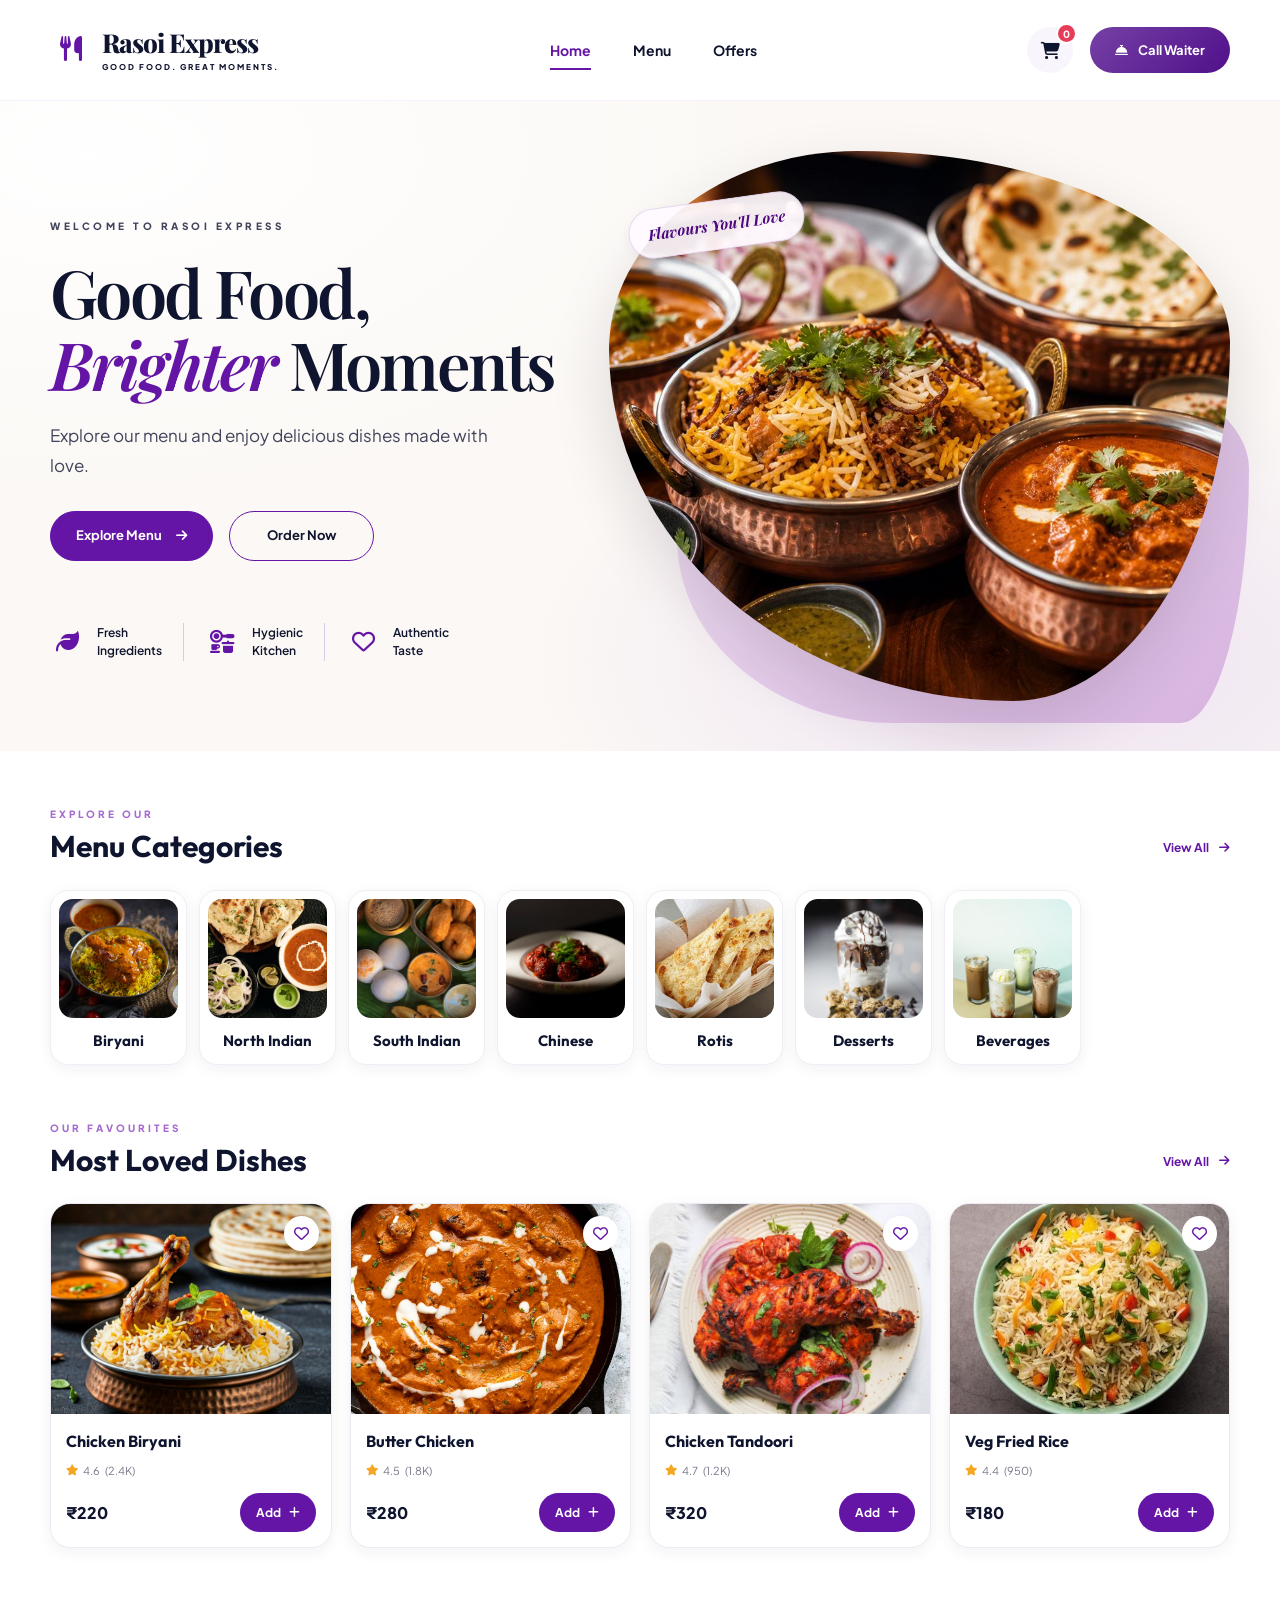
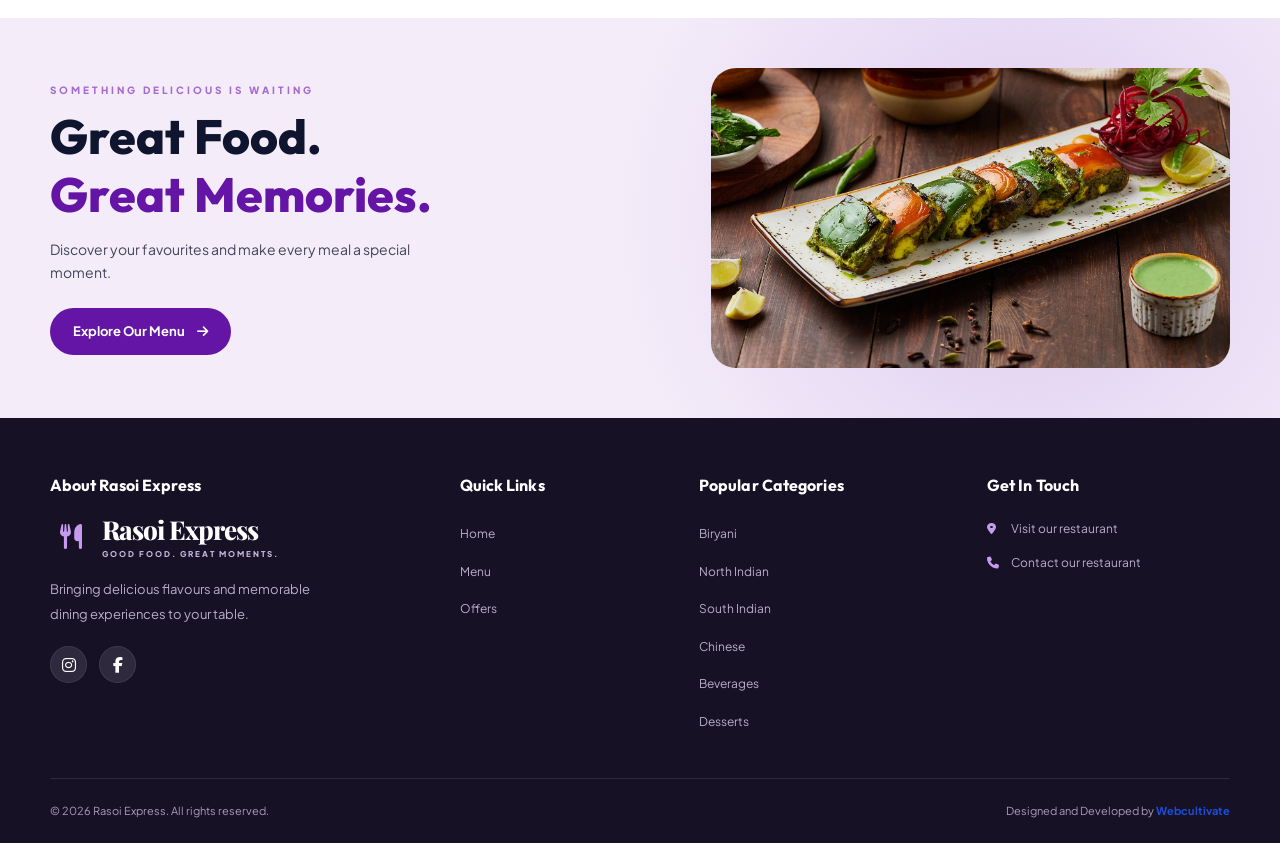
==== commit de6fd1ee: "Update menu images and category pages" ====
--- a/index.html
+++ b/index.html
@@ -44,11 +44,7 @@
             <nav class="desktop-navigation">
                 <a href="./index.html" class="nav-link active">Home</a>
                 <a href="./menu.html" class="nav-link">Menu</a>
-                <a href="./desserts.html" class="nav-link">Desserts</a>
-                <a href="./indian-rotis.html" class="nav-link">Indian Rotis</a>
-                <a href="./chinese.html" class="nav-link">Chinese</a>
-                <a href="./south-indian.html" class="nav-link">South Indian</a>
-                <a href="./north-indian.html" class="nav-link">North Indian</a>
+                <a href="./offers.html" class="nav-link">Offers</a>
             </nav>
 
             <div class="header-actions">
@@ -70,11 +66,7 @@
         <nav class="mobile-navigation">
             <a href="./index.html" class="mobile-nav-link active">Home</a>
             <a href="./menu.html" class="mobile-nav-link">Menu</a>
-            <a href="./desserts.html" class="mobile-nav-link">Desserts</a>
-            <a href="./indian-rotis.html" class="mobile-nav-link">Indian Rotis</a>
-            <a href="./chinese.html" class="mobile-nav-link">Chinese</a>
-            <a href="./south-indian.html" class="mobile-nav-link">South Indian</a>
-            <a href="./north-indian.html" class="mobile-nav-link">North Indian</a>
+            <a href="./offers.html" class="mobile-nav-link">Offers</a>
 
             <button class="mobile-waiter-button">
                 <i class="fa-solid fa-bell-concierge"></i>
@@ -97,28 +89,23 @@
                     </span>
 
                     <h1>
-                        Good Food
-                        <span>Brighter Moments</span>
+                        Good Food,
+                        <span class="hero-title-line"><em>Brighter</em> Moments</span>
                     </h1>
 
                     <p class="hero-description">
-                        Explore our menu and enjoy delicious
-                        dishes made with love.
+                        Explore our menu and enjoy delicious dishes made with love.
                     </p>
 
-                    <form class="hero-search-form"
-                          id="hero-search-form">
-
-                        <i class="fa-solid fa-magnifying-glass"></i>
-
-                        <input
-                            type="search"
-                            id="hero-search-input"
-                            placeholder="Search for dishes, cuisines..."
-                            aria-label="Search menu">
-
-                        <button type="submit">Search</button>
-                    </form>
+                    <div class="hero-actions">
+                        <a class="hero-button hero-menu-button" href="./menu.html">
+                            Explore Menu
+                            <i class="fa-solid fa-arrow-right" aria-hidden="true"></i>
+                        </a>
+                        <button class="hero-button hero-order-button cart-button" type="button">
+                            Order Now
+                        </button>
+                    </div>
 
                     <div class="hero-features">
 
@@ -149,7 +136,7 @@
                 <div class="hero-image-container">
                     <img
                         src="./assets/images/hero/hero-food.png"
-                        alt="Delicious restaurant food">
+                        alt="A spread of delicious Indian restaurant dishes">
 
                     <span class="hero-image-caption">
                         Flavours You'll Love
@@ -206,7 +193,7 @@
 
 
         <!-- SPECIAL SECTION -->
-        <section class="special-offer-section">
+        <section class="special-offer-section" id="offers">
 
             <div class="special-offer-container">
 
@@ -249,97 +236,55 @@
 
     <!-- FOOTER -->
     <footer class="site-footer">
-
         <div class="footer-container">
-
             <div class="footer-brand">
-
+                <h3>About Rasoi Express</h3>
                 <a href="./index.html" class="brand-logo footer-logo">
-                    <span class="logo-icon">
-                        <i class="fa-solid fa-utensils"></i>
-                    </span>
-
+                    <span class="logo-icon"><i class="fa-solid fa-utensils"></i></span>
                     <span class="logo-text">
                         <strong>Rasoi Express</strong>
                         <small>GOOD FOOD. GREAT MOMENTS.</small>
                     </span>
                 </a>
-
-                <p>
-                    Bringing delicious flavours and memorable
-                    dining experiences to your table.
-                </p>
-
-            </div>
-
+                <p>Bringing delicious flavours and memorable dining experiences to your table.</p>
+                <div class="footer-social-links">
+                    <a href="#" aria-label="Instagram"><i class="fa-brands fa-instagram"></i></a>
+                    <a href="#" aria-label="Facebook"><i class="fa-brands fa-facebook-f"></i></a>
+                </div>
+            </div>
 
             <div class="footer-column">
                 <h3>Quick Links</h3>
-
                 <ul>
                     <li><a href="./index.html">Home</a></li>
                     <li><a href="./menu.html">Menu</a></li>
+                    <li><a href="./offers.html">Offers</a></li>
                 </ul>
             </div>
 
-
             <div class="footer-column">
-                <h3>Our Menu</h3>
-
+                <h3>Popular Categories</h3>
                 <ul>
                     <li><a href="./biryani.html">Biryani</a></li>
                     <li><a href="./north-indian.html">North Indian</a></li>
                     <li><a href="./south-indian.html">South Indian</a></li>
                     <li><a href="./chinese.html">Chinese</a></li>
-                    <li><a href="./indian-rotis.html">Indian Rotis</a></li>
-                    <li><a href="./indian-rotis.html">Breads</a></li>
+                    <li><a href="./beverages.html">Beverages</a></li>
                     <li><a href="./desserts.html">Desserts</a></li>
-                    <li><a href="./desserts.html">Sweets</a></li>
-                    <li><a href="./beverages.html">Beverages</a></li>
                 </ul>
             </div>
-
 
             <div class="footer-column footer-contact">
                 <h3>Get In Touch</h3>
-
-                <p>
-                    <i class="fa-solid fa-location-dot"></i>
-                    Visit our restaurant
-                </p>
-
-                <p>
-                    <i class="fa-solid fa-phone"></i>
-                    Contact our restaurant
-                </p>
-
-                <div class="footer-social-links">
-                    <a href="#" aria-label="Instagram">
-                        <i class="fa-brands fa-instagram"></i>
-                    </a>
-
-                    <a href="#" aria-label="Facebook">
-                        <i class="fa-brands fa-facebook-f"></i>
-                    </a>
-                </div>
-            </div>
-
+                <p><i class="fa-solid fa-location-dot"></i> Visit our restaurant</p>
+                <p><i class="fa-solid fa-phone"></i> Contact our restaurant</p>
+            </div>
         </div>
 
-
         <div class="footer-bottom">
-
-            <p>
-                &copy; <span id="current-year">2026</span>
-                Rasoi Express. All rights reserved.
-            </p>
-
-            <p>
-                Designed and Developed by <span class="footer-credit-name">Webcultivate</span>
-            </p>
-
+            <p>&copy; 2026 Rasoi Express. All rights reserved.</p>
+            <p>Designed and Developed by <span class="footer-credit-name">Webcultivate</span></p>
         </div>
-
     </footer>
 
 
--- a/style.css
+++ b/style.css
@@ -78,6 +78,30 @@
 a {
     color: inherit;
     text-decoration: none;
+}
+
+.category-back-link {
+    display: flex;
+    width: fit-content;
+    align-items: center;
+    gap: 9px;
+    margin-bottom: 12px;
+    padding: 10px 16px;
+    color: #fff;
+    background: #6415a5;
+    border-radius: 8px;
+    font-size: 14px;
+    font-weight: 700;
+    line-height: 1.4;
+    text-decoration: none;
+    transition: background-color 0.2s ease, box-shadow 0.2s ease, transform 0.2s ease;
+}
+
+.category-back-link:hover {
+    color: #fff;
+    background: #4d087f;
+    box-shadow: 0 4px 12px rgba(77, 8, 127, 0.2);
+    transform: translateY(-1px);
 }
 
 img {
@@ -812,6 +836,15 @@
     display: grid;
     grid-template-columns: 1.5fr 0.8fr 1fr 1fr;
     gap: 45px;
+    align-items: start;
+}
+
+.footer-brand > h3 {
+    margin-bottom: 16px;
+    color: var(--white);
+    font-family: var(--font-heading);
+    font-size: 16px;
+    font-weight: 700;
 }
 
 .footer-logo .logo-text strong {
@@ -843,6 +876,7 @@
     font-family: var(--font-heading);
     font-size: 16px;
     font-weight: 700;
+    letter-spacing: 0.1px;
 }
 
 .footer-column ul {
@@ -874,6 +908,7 @@
 .footer-contact p i {
     color: #c69aee;
     margin-top: 4px;
+    flex: 0 0 14px;
 }
 
 
@@ -893,6 +928,7 @@
     place-items: center;
     color: var(--white);
     background: rgba(255, 255, 255, 0.1);
+    border: 1px solid rgba(255, 255, 255, 0.08);
     border-radius: 50%;
     transition: var(--transition);
 }
@@ -1563,12 +1599,8 @@
     }
 
     .footer-container {
-        grid-template-columns: 1.3fr 1fr 1fr;
-        gap: 35px;
-    }
-
-    .footer-contact {
-        grid-column: 1 / -1;
+        grid-template-columns: repeat(2, minmax(0, 1fr));
+        gap: 32px 28px;
     }
 }
 
@@ -2119,4 +2151,1130 @@
         animation-duration: 0.01ms !important;
         transition-duration: 0.01ms !important;
     }
+}
+
+
+/* ================= FRONTEND DEMO CHECKOUT ================= */
+
+.cart-modal.checkout-open .cart-modal-content {
+    top: 50%;
+    right: 50%;
+    width: min(820px, calc(100% - 32px));
+    height: min(92vh, 900px);
+    max-height: 92vh;
+    padding: 0;
+    overflow: hidden;
+    border-radius: 24px;
+    transform: translate(50%, -50%);
+}
+
+.checkout-header {
+    display: flex;
+    flex-shrink: 0;
+    align-items: center;
+    justify-content: space-between;
+    gap: 16px;
+    padding: 22px 28px;
+    border-bottom: 1px solid var(--border);
+    background: var(--white);
+}
+
+.checkout-header h2 {
+    display: flex;
+    align-items: center;
+    gap: 10px;
+    margin-top: 3px;
+    color: var(--heading);
+    font-family: var(--font-heading);
+    font-size: 23px;
+}
+
+.checkout-header h2 i,
+.checkout-section-heading > i {
+    color: var(--primary);
+}
+
+.checkout-eyebrow {
+    color: var(--primary);
+    font-size: 9px;
+    font-weight: 800;
+    letter-spacing: 1.5px;
+}
+
+.checkout-header-actions {
+    display: flex;
+    align-items: center;
+    gap: 10px;
+}
+
+.checkout-back-button {
+    padding: 9px 13px;
+    border: 1px solid var(--border);
+    border-radius: 20px;
+    background: var(--white);
+    color: var(--primary);
+    font-size: 12px;
+    font-weight: 700;
+}
+
+.checkout-back-button:hover {
+    background: var(--primary-light);
+}
+
+.checkout-content {
+    flex: 1;
+    min-height: 0;
+    height: auto;
+    overflow-y: auto;
+    padding: 22px 28px 28px;
+}
+
+.checkout-section {
+    margin-bottom: 22px;
+    padding: 20px;
+    border: 1px solid var(--border);
+    border-radius: 17px;
+    background: var(--white);
+    box-shadow: var(--shadow-sm);
+}
+
+.checkout-section-heading {
+    display: flex;
+    align-items: center;
+    justify-content: space-between;
+    gap: 12px;
+    margin-bottom: 15px;
+}
+
+.checkout-section-heading > div {
+    display: flex;
+    align-items: center;
+    gap: 10px;
+}
+
+.checkout-section-heading h3 {
+    color: var(--heading);
+    font-family: var(--font-heading);
+    font-size: 17px;
+}
+
+.checkout-section-heading h3 small {
+    color: var(--muted);
+    font-family: var(--font-main);
+    font-size: 10px;
+    font-weight: 500;
+}
+
+.checkout-section-heading > span {
+    color: var(--muted);
+    font-size: 11px;
+}
+
+.checkout-step {
+    width: 28px;
+    height: 28px;
+    display: grid;
+    flex-shrink: 0;
+    place-items: center;
+    border-radius: 50%;
+    background: var(--primary-light);
+    color: var(--primary);
+    font-size: 10px;
+    font-weight: 800;
+}
+
+.checkout-item {
+    padding: 18px 0;
+    border-top: 1px solid var(--border);
+}
+
+.checkout-item:first-child {
+    padding-top: 4px;
+    border-top: 0;
+}
+
+.checkout-item-heading {
+    display: flex;
+    align-items: center;
+    gap: 13px;
+}
+
+.checkout-item-heading > img {
+    width: 58px;
+    height: 58px;
+    flex-shrink: 0;
+    border-radius: 12px;
+    object-fit: cover;
+    background: var(--lavender);
+}
+
+.checkout-item-title {
+    flex: 1;
+    min-width: 0;
+}
+
+.checkout-item-title h4 {
+    color: var(--heading);
+    font-size: 14px;
+}
+
+.checkout-item-title span {
+    color: var(--muted);
+    font-size: 11px;
+}
+
+.checkout-line-total {
+    color: var(--heading);
+    font-size: 14px;
+}
+
+.checkout-item-controls {
+    display: flex;
+    align-items: center;
+    justify-content: space-between;
+    margin: 12px 0 15px 71px;
+}
+
+.checkout-quantity-controls {
+    display: flex;
+    align-items: center;
+    gap: 12px;
+}
+
+.checkout-quantity-controls button {
+    width: 28px;
+    height: 28px;
+    border: 1px solid var(--border);
+    border-radius: 50%;
+    background: var(--white);
+    color: var(--primary);
+    font-size: 10px;
+}
+
+.checkout-quantity-controls button:hover {
+    background: var(--primary-light);
+}
+
+.checkout-quantity-controls span {
+    min-width: 14px;
+    color: var(--heading);
+    font-size: 12px;
+    font-weight: 800;
+    text-align: center;
+}
+
+.checkout-remove-button {
+    border: 0;
+    background: transparent;
+    color: var(--danger);
+    font-size: 11px;
+    font-weight: 700;
+}
+
+.checkout-customization-grid {
+    display: grid;
+    grid-template-columns: minmax(150px, 0.7fr) minmax(250px, 1.3fr);
+    gap: 14px 20px;
+    padding-left: 71px;
+}
+
+.checkout-field,
+.checkout-addons {
+    min-width: 0;
+}
+
+.checkout-field > span,
+.checkout-addons legend {
+    display: block;
+    margin-bottom: 7px;
+    color: var(--heading);
+    font-size: 11px;
+    font-weight: 800;
+}
+
+.checkout-field > span i,
+.checkout-addons legend i {
+    margin-right: 5px;
+    color: var(--primary);
+}
+
+.checkout-field select,
+.checkout-field textarea {
+    width: 100%;
+    min-height: 39px;
+    padding: 9px 11px;
+    border: 1px solid var(--border);
+    border-radius: 9px;
+    outline-color: var(--primary);
+    background: #fff;
+    color: var(--text);
+    font: inherit;
+    font-size: 11px;
+}
+
+.checkout-field textarea {
+    resize: vertical;
+}
+
+.checkout-addons {
+    grid-column: 2;
+    grid-row: 1;
+    border: 0;
+}
+
+.checkout-addon-list {
+    display: grid;
+    grid-template-columns: repeat(2, minmax(0, 1fr));
+    gap: 7px;
+}
+
+.checkout-addon-list label {
+    display: flex;
+    align-items: center;
+    gap: 6px;
+    min-width: 0;
+    padding: 7px 8px;
+    border: 1px solid var(--border);
+    border-radius: 8px;
+    color: var(--text);
+    font-size: 10px;
+    cursor: pointer;
+}
+
+.checkout-addon-list input {
+    accent-color: var(--primary);
+}
+
+.checkout-addon-list label span {
+    flex: 1;
+}
+
+.checkout-addon-list strong {
+    color: var(--primary);
+    font-size: 9px;
+}
+
+.checkout-instructions {
+    grid-column: 1 / -1;
+}
+
+.checkout-tip-heart {
+    color: #e5678c !important;
+}
+
+.checkout-tip-options {
+    display: grid;
+    grid-template-columns: repeat(5, minmax(0, 1fr));
+    gap: 9px;
+}
+
+.checkout-tip-option {
+    min-height: 43px;
+    display: flex;
+    align-items: center;
+    justify-content: center;
+    gap: 6px;
+    padding: 7px 9px;
+    border: 1px solid var(--border);
+    border-radius: 10px;
+    color: var(--text);
+    font-size: 11px;
+    font-weight: 700;
+    cursor: pointer;
+}
+
+.checkout-tip-option.selected {
+    border-color: var(--primary);
+    background: var(--primary-light);
+    color: var(--primary);
+}
+
+.checkout-tip-option input[type="radio"] {
+    width: 13px;
+    height: 13px;
+    accent-color: var(--primary);
+}
+
+.checkout-custom-tip-option {
+    justify-content: flex-start;
+}
+
+.checkout-custom-tip-option input[type="number"] {
+    width: 54px;
+    min-width: 0;
+    padding: 5px;
+    border: 1px solid var(--border);
+    border-radius: 6px;
+    font-size: 11px;
+}
+
+.checkout-custom-tip-option input[type="number"]:disabled {
+    opacity: 0.55;
+}
+
+.checkout-summary-details {
+    margin-bottom: 14px;
+}
+
+.checkout-summary-item {
+    padding: 10px 0;
+    border-bottom: 1px solid var(--border);
+}
+
+.checkout-summary-item-title,
+.checkout-total-row {
+    display: flex;
+    align-items: center;
+    justify-content: space-between;
+    gap: 12px;
+}
+
+.checkout-summary-item-title {
+    color: var(--heading);
+    font-size: 11px;
+}
+
+.checkout-summary-item-title > strong {
+    font-size: 12px;
+}
+
+.checkout-summary-item-title > strong span,
+.checkout-summary-item p {
+    color: var(--muted);
+    font-weight: 500;
+}
+
+.checkout-summary-item p {
+    margin-top: 4px;
+    font-size: 10px;
+}
+
+.checkout-summary-item .checkout-summary-instructions {
+    color: var(--primary-dark);
+    overflow-wrap: anywhere;
+}
+
+.checkout-total-row {
+    padding: 5px 0;
+    color: var(--muted);
+    font-size: 12px;
+}
+
+.checkout-total-row strong {
+    color: var(--heading);
+}
+
+.checkout-grand-total {
+    margin-top: 7px;
+    padding-top: 13px;
+    border-top: 1px solid var(--border);
+    color: var(--heading);
+    font-size: 15px;
+    font-weight: 800;
+}
+
+.checkout-grand-total strong {
+    color: var(--primary);
+    font-size: 20px;
+}
+
+.checkout-demo-disclaimer,
+.confirmation-demo-note {
+    margin-top: 13px;
+    padding: 10px 12px;
+    border-radius: 9px;
+    background: #f7f4fb;
+    color: var(--muted);
+    font-size: 10px;
+    line-height: 1.55;
+}
+
+.checkout-demo-disclaimer i,
+.confirmation-demo-note i {
+    margin-right: 5px;
+    color: var(--primary);
+}
+
+.checkout-error {
+    margin: 0 0 13px;
+    padding: 11px 13px;
+    border: 1px solid #f3c5cd;
+    border-radius: 9px;
+    background: #fff4f5;
+    color: #a51f36;
+    font-size: 12px;
+}
+
+.checkout-error[hidden] {
+    display: none;
+}
+
+.checkout-place-button {
+    width: 100%;
+    min-height: 52px;
+    display: flex;
+    align-items: center;
+    justify-content: center;
+    gap: 9px;
+    border: 0;
+    border-radius: 30px;
+    background: linear-gradient(110deg, var(--primary), #853bc0);
+    box-shadow: 0 8px 18px rgba(100, 21, 165, 0.2);
+    color: var(--white);
+    font-size: 13px;
+    font-weight: 800;
+    transition: var(--transition);
+}
+
+.checkout-place-button:hover:not(:disabled) {
+    box-shadow: 0 11px 23px rgba(100, 21, 165, 0.28);
+    transform: translateY(-2px);
+}
+
+.checkout-place-button:disabled {
+    cursor: wait;
+    opacity: 0.7;
+}
+
+.checkout-empty {
+    display: grid;
+    min-height: 300px;
+    align-content: center;
+    justify-items: center;
+    color: var(--muted);
+    text-align: center;
+}
+
+.checkout-empty > i {
+    margin-bottom: 12px;
+    color: #cbb1e3;
+    font-size: 42px;
+}
+
+.checkout-empty h3 {
+    color: var(--heading);
+}
+
+.checkout-empty p {
+    margin-top: 5px;
+    font-size: 12px;
+}
+
+.order-confirmation {
+    position: relative;
+    height: 100%;
+    min-height: 100%;
+    overflow-y: auto;
+    padding: 35px clamp(22px, 7vw, 65px) 32px;
+    text-align: center;
+    animation: confirmationFadeIn 0.5s ease both;
+}
+
+.confirmation-close {
+    position: absolute;
+    top: 17px;
+    right: 18px;
+    z-index: 2;
+}
+
+.confirmation-success-icon {
+    width: 62px;
+    height: 62px;
+    display: grid;
+    place-items: center;
+    margin: 0 auto 13px;
+    border-radius: 50%;
+    background: #e9f8ef;
+    color: var(--success);
+    font-size: 25px;
+    animation: confirmationPop 0.5s 0.12s ease both;
+}
+
+.confirmation-chef-icon {
+    position: relative;
+    width: 78px;
+    height: 78px;
+    display: grid;
+    place-items: center;
+    margin: 0 auto 14px;
+    border: 1px solid #eadcf6;
+    border-radius: 25px;
+    background: linear-gradient(145deg, #faf5ff, #fff);
+    color: var(--primary);
+    font-size: 37px;
+    box-shadow: var(--shadow-sm);
+}
+
+.confirmation-chef-icon span {
+    position: absolute;
+    top: 5px;
+    right: 7px;
+    color: #edae36;
+    font-size: 17px;
+    animation: confirmationTwinkle 1.2s ease-in-out infinite alternate;
+}
+
+.order-confirmation h2 {
+    margin: 6px 0;
+    color: var(--heading);
+    font-family: var(--font-serif);
+    font-size: clamp(26px, 5vw, 35px);
+}
+
+.confirmation-message {
+    max-width: 440px;
+    margin: 0 auto;
+    color: var(--muted);
+    font-size: 12px;
+}
+
+.confirmation-demo-note {
+    text-align: left;
+}
+
+.confirmation-order-reference {
+    display: flex;
+    align-items: center;
+    justify-content: space-between;
+    gap: 12px;
+    margin-top: 16px;
+    padding: 12px 15px;
+    border: 1px dashed #cdb2e4;
+    border-radius: 11px;
+    background: #fcfaff;
+    text-align: left;
+}
+
+.confirmation-order-reference span {
+    color: var(--muted);
+    font-size: 11px;
+}
+
+.confirmation-order-reference strong {
+    color: var(--primary);
+    font-size: 13px;
+    letter-spacing: 0.5px;
+}
+
+.confirmation-items {
+    max-height: 140px;
+    overflow-y: auto;
+    margin-top: 12px;
+    padding: 0 2px;
+}
+
+.confirmation-items > div {
+    display: flex;
+    justify-content: space-between;
+    gap: 12px;
+    padding: 8px 0;
+    border-bottom: 1px solid var(--border);
+    color: var(--text);
+    font-size: 11px;
+    text-align: left;
+}
+
+.confirmation-items strong,
+.confirmation-total strong {
+    color: var(--heading);
+    white-space: nowrap;
+}
+
+.confirmation-total {
+    display: flex;
+    align-items: center;
+    justify-content: space-between;
+    margin: 13px 0 17px;
+    color: var(--heading);
+    font-size: 13px;
+    font-weight: 800;
+}
+
+.confirmation-total strong {
+    color: var(--primary);
+    font-size: 20px;
+}
+
+.confirmation-continue {
+    margin-top: 3px;
+}
+
+.confirmation-confetti {
+    position: absolute;
+    inset: 0;
+    overflow: hidden;
+    pointer-events: none;
+}
+
+.confirmation-confetti span {
+    position: absolute;
+    top: -12px;
+    left: 15%;
+    width: 7px;
+    height: 12px;
+    border-radius: 3px;
+    background: #b880dd;
+    animation: confirmationConfetti 2.8s ease-in infinite;
+}
+
+.confirmation-confetti span:nth-child(2) { left: 30%; background: #f1bd62; animation-delay: 0.35s; }
+.confirmation-confetti span:nth-child(3) { left: 48%; background: #76c49a; animation-delay: 0.8s; }
+.confirmation-confetti span:nth-child(4) { left: 67%; background: #e9829c; animation-delay: 0.2s; }
+.confirmation-confetti span:nth-child(5) { left: 82%; background: #b880dd; animation-delay: 1s; }
+.confirmation-confetti span:nth-child(6) { left: 93%; background: #f1bd62; animation-delay: 0.6s; }
+
+@keyframes confirmationFadeIn {
+    from { opacity: 0; transform: translateY(10px); }
+    to { opacity: 1; transform: translateY(0); }
+}
+
+@keyframes confirmationPop {
+    0% { opacity: 0; transform: scale(0.5); }
+    75% { transform: scale(1.12); }
+    100% { opacity: 1; transform: scale(1); }
+}
+
+@keyframes confirmationTwinkle {
+    from { transform: scale(0.8) rotate(-12deg); opacity: 0.7; }
+    to { transform: scale(1.15) rotate(12deg); opacity: 1; }
+}
+
+@keyframes confirmationConfetti {
+    0% { opacity: 0; transform: translateY(-5px) rotate(0); }
+    10% { opacity: 0.9; }
+    100% { opacity: 0; transform: translateY(230px) rotate(300deg); }
+}
+
+@media (max-width: 600px) {
+    .cart-modal.checkout-open .cart-modal-content {
+        width: calc(100% - 18px);
+        height: 95vh;
+        max-height: 95vh;
+        border-radius: 18px;
+    }
+
+    .checkout-header {
+        padding: 17px 17px 14px;
+    }
+
+    .checkout-header h2 {
+        font-size: 18px;
+    }
+
+    .checkout-eyebrow {
+        font-size: 8px;
+    }
+
+    .checkout-back-button {
+        padding: 8px 10px;
+        font-size: 0;
+    }
+
+    .checkout-back-button i {
+        font-size: 13px;
+    }
+
+    .checkout-content {
+        padding: 15px 13px 20px;
+    }
+
+    .checkout-section {
+        padding: 15px 12px;
+    }
+
+    .checkout-customization-grid {
+        grid-template-columns: 1fr;
+        padding-left: 0;
+    }
+
+    .checkout-item-controls {
+        margin-left: 0;
+    }
+
+    .checkout-addons {
+        grid-column: 1;
+        grid-row: auto;
+    }
+
+    .checkout-instructions {
+        grid-column: 1;
+    }
+
+    .checkout-tip-options {
+        grid-template-columns: repeat(3, minmax(0, 1fr));
+    }
+
+    .checkout-custom-tip-option {
+        grid-column: span 2;
+    }
+
+    .order-confirmation {
+        padding: 30px 18px 22px;
+    }
+}
+
+
+/* ================= HOMEPAGE HERO REDESIGN ================= */
+
+.hero-section {
+    background:
+        radial-gradient(ellipse at 82% 86%, rgba(223, 201, 237, 0.48), transparent 35%),
+        radial-gradient(ellipse at 7% 8%, rgba(255, 255, 255, 0.95), transparent 42%),
+        #fbf8f5;
+}
+
+.hero-container {
+    min-height: 650px;
+    grid-template-columns: minmax(0, 0.9fr) minmax(0, 1.1fr);
+    gap: clamp(24px, 4vw, 64px);
+}
+
+.hero-content {
+    padding: 72px 0 52px;
+}
+
+.hero-eyebrow {
+    margin-bottom: 22px;
+    color: var(--text);
+    font-size: 10px;
+    letter-spacing: 3.5px;
+}
+
+.hero-content h1 {
+    max-width: 650px;
+    font-family: var(--font-serif);
+    font-size: clamp(52px, 5.2vw, 76px);
+    font-weight: 600;
+    line-height: 1.08;
+    letter-spacing: -2.6px;
+}
+
+.hero-content h1 .hero-title-line {
+    display: block;
+    color: var(--heading);
+    white-space: nowrap;
+}
+
+.hero-title-line em {
+    color: var(--primary);
+    font-weight: 600;
+}
+
+.hero-description {
+    max-width: 460px;
+    margin-top: 21px;
+    color: var(--text);
+    font-size: 17px;
+    line-height: 1.75;
+}
+
+.hero-actions {
+    display: flex;
+    flex-wrap: wrap;
+    align-items: center;
+    gap: 16px;
+    margin-top: 30px;
+}
+
+.hero-button {
+    min-height: 50px;
+    display: inline-flex;
+    align-items: center;
+    justify-content: center;
+    gap: 14px;
+    padding: 0 25px;
+    border: 1px solid var(--primary);
+    border-radius: 30px;
+    font-size: 13px;
+    font-weight: 700;
+    transition: transform 0.25s ease, box-shadow 0.25s ease, background 0.25s ease, color 0.25s ease;
+}
+
+.hero-button:hover {
+    transform: translateY(-2px);
+    box-shadow: 0 9px 22px rgba(100, 21, 165, 0.16);
+}
+
+.hero-menu-button {
+    color: var(--white);
+    background: var(--primary);
+}
+
+.hero-menu-button:hover {
+    background: var(--primary-dark);
+}
+
+.hero-order-button {
+    min-width: 145px;
+    color: var(--heading);
+    background: transparent;
+}
+
+.hero-order-button:hover {
+    color: var(--primary);
+    background: rgba(255, 255, 255, 0.7);
+}
+
+.hero-features {
+    gap: 0;
+    margin-top: 62px;
+}
+
+.feature-item {
+    min-height: 38px;
+    gap: 12px;
+    padding: 0 21px;
+    font-size: 12px;
+}
+
+.feature-item:first-child {
+    padding-left: 0;
+}
+
+.feature-item + .feature-item {
+    border-left: 1px solid rgba(100, 21, 165, 0.2);
+}
+
+.feature-icon {
+    width: 35px;
+    height: 35px;
+    color: var(--primary);
+    background: transparent;
+    font-size: 23px;
+}
+
+.hero-image-container {
+    height: min(590px, 43vw);
+    min-height: 440px;
+    animation: fadeInUp 0.9s ease both, hero-image-drift 8s ease-in-out 1s infinite;
+}
+
+.hero-image-container::before {
+    position: absolute;
+    z-index: 0;
+    right: -3%;
+    bottom: -4%;
+    width: 92%;
+    height: 70%;
+    border-radius: 48% 52% 12% 38% / 52% 34% 66% 48%;
+    background: linear-gradient(140deg, #f1e4f4, #d6b3df);
+    content: "";
+}
+
+.hero-image-container img {
+    position: relative;
+    z-index: 1;
+    border-radius: 40% 60% 35% 65% / 36% 35% 65% 64%;
+    box-shadow: 0 24px 60px rgba(44, 24, 45, 0.14);
+}
+
+.hero-image-caption {
+    top: 9%;
+    left: 3%;
+    z-index: 2;
+    padding: 12px 18px;
+    border: 1px solid rgba(100, 21, 165, 0.15);
+    border-radius: 30px;
+    background: rgba(255, 250, 255, 0.92);
+    color: var(--primary-dark);
+    font-size: 15px;
+    box-shadow: var(--shadow-sm);
+}
+
+@keyframes hero-image-drift {
+    0%, 100% {
+        transform: translateY(0);
+    }
+
+    50% {
+        transform: translateY(-7px);
+    }
+}
+
+@media (max-width: 1100px) {
+    .hero-container {
+        min-height: 570px;
+        grid-template-columns: minmax(0, 0.95fr) minmax(0, 1.05fr);
+        gap: 26px;
+    }
+
+    .hero-content {
+        padding: 54px 0 40px;
+    }
+
+    .hero-content h1 {
+        font-size: clamp(46px, 5.6vw, 62px);
+    }
+
+    .hero-image-container {
+        height: 450px;
+        min-height: 0;
+    }
+
+    .hero-features {
+        margin-top: 42px;
+    }
+
+    .feature-item {
+        gap: 7px;
+        padding: 0 12px;
+        font-size: 10px;
+    }
+
+    .feature-icon {
+        width: 30px;
+        height: 30px;
+        font-size: 19px;
+    }
+}
+
+@media (max-width: 768px) {
+    .hero-section {
+        background:
+            radial-gradient(ellipse at 92% 78%, rgba(223, 201, 237, 0.46), transparent 43%),
+            #fbf8f5;
+    }
+
+    .hero-container {
+        min-height: 0;
+        grid-template-columns: minmax(0, 1fr);
+        gap: 0;
+    }
+
+    .hero-content {
+        padding: 46px 0 14px;
+    }
+
+    .hero-eyebrow {
+        margin-bottom: 15px;
+        font-size: 9px;
+        letter-spacing: 2.8px;
+    }
+
+    .hero-content h1 {
+        max-width: 600px;
+        font-size: clamp(43px, 9.5vw, 65px);
+        line-height: 1.08;
+        letter-spacing: -1.8px;
+    }
+
+    .hero-content h1 .hero-title-line {
+        white-space: normal;
+    }
+
+    .hero-description {
+        max-width: 460px;
+        margin-top: 15px;
+        font-size: 15px;
+        line-height: 1.65;
+    }
+
+    .hero-actions {
+        flex-wrap: nowrap;
+        gap: 11px;
+        margin-top: 23px;
+    }
+
+    .hero-button {
+        min-width: 0;
+        flex: 1 1 0;
+        min-height: 46px;
+        padding: 0 12px;
+        font-size: 12px;
+        white-space: nowrap;
+    }
+
+    .hero-order-button {
+        min-width: 125px;
+    }
+
+    .hero-features {
+        justify-content: flex-start;
+        gap: 0;
+        margin-top: 31px;
+    }
+
+    .feature-item {
+        flex-direction: row;
+        gap: 6px;
+        padding: 0 10px;
+        font-size: 9px;
+        text-align: left;
+    }
+
+    .feature-item:first-child {
+        padding-left: 0;
+    }
+
+    .feature-icon {
+        width: 27px;
+        height: 27px;
+        font-size: 17px;
+    }
+
+    .hero-image-container {
+        width: min(100%, 620px);
+        height: auto;
+        min-height: 0;
+        aspect-ratio: 1.6;
+        margin: 18px auto 34px;
+    }
+
+    .hero-image-container::before {
+        right: -1%;
+        bottom: -4%;
+    }
+
+    .hero-image-container img {
+        border-radius: 0;
+        object-fit: contain;
+    }
+
+    .hero-image-caption {
+        top: 7%;
+        left: 2%;
+        padding: 9px 13px;
+        font-size: 13px;
+    }
+}
+
+@media (max-width: 420px) {
+    .hero-content {
+        padding-top: 38px;
+    }
+
+    .hero-content h1 {
+        font-size: clamp(39px, 10.5vw, 46px);
+        letter-spacing: -1.5px;
+    }
+
+    .hero-button {
+        padding: 0 8px;
+        font-size: 11px;
+    }
+
+    .hero-description {
+        font-size: 14px;
+    }
+
+    .hero-features {
+        justify-content: space-between;
+    }
+
+    .feature-item {
+        flex-direction: column;
+        gap: 4px;
+        padding: 0 7px;
+        font-size: 9px;
+        text-align: center;
+    }
+
+    .feature-item:first-child {
+        padding-left: 0;
+    }
+
+    .feature-icon {
+        width: 26px;
+        height: 26px;
+    }
 }
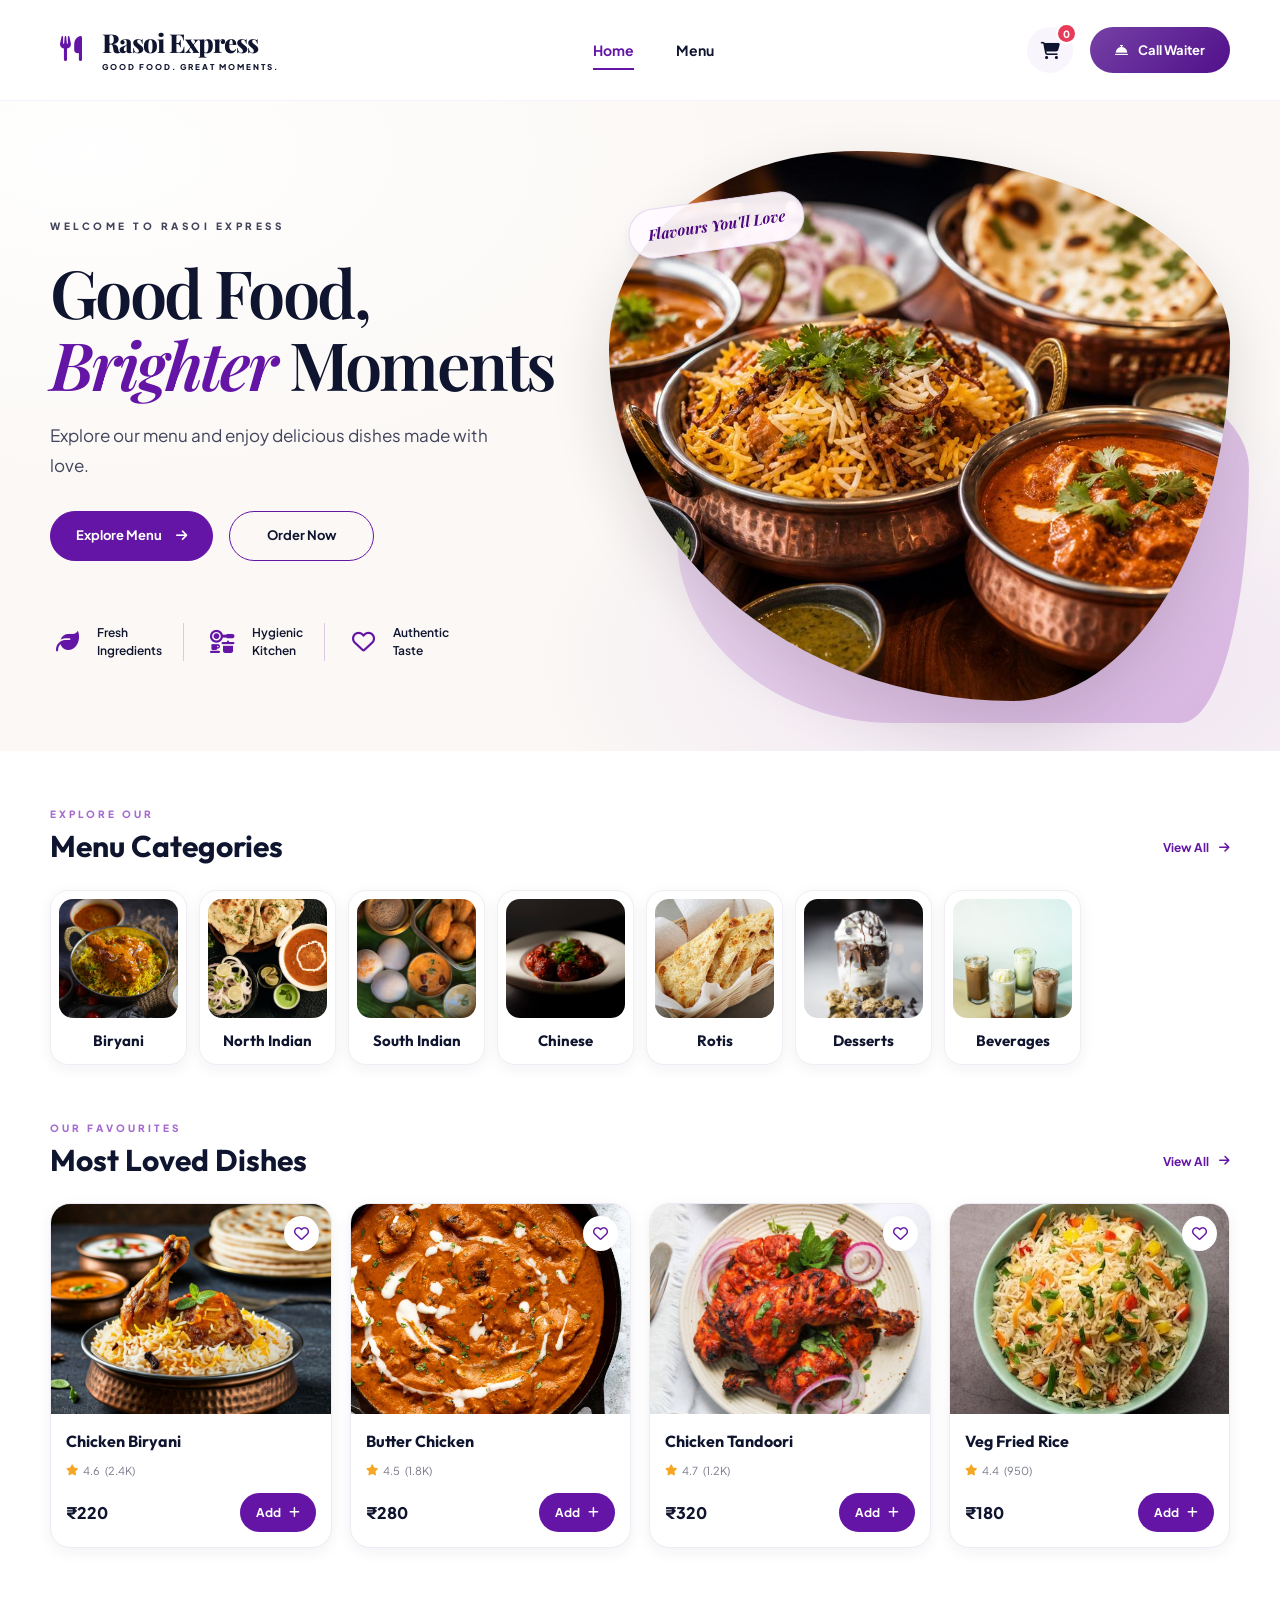
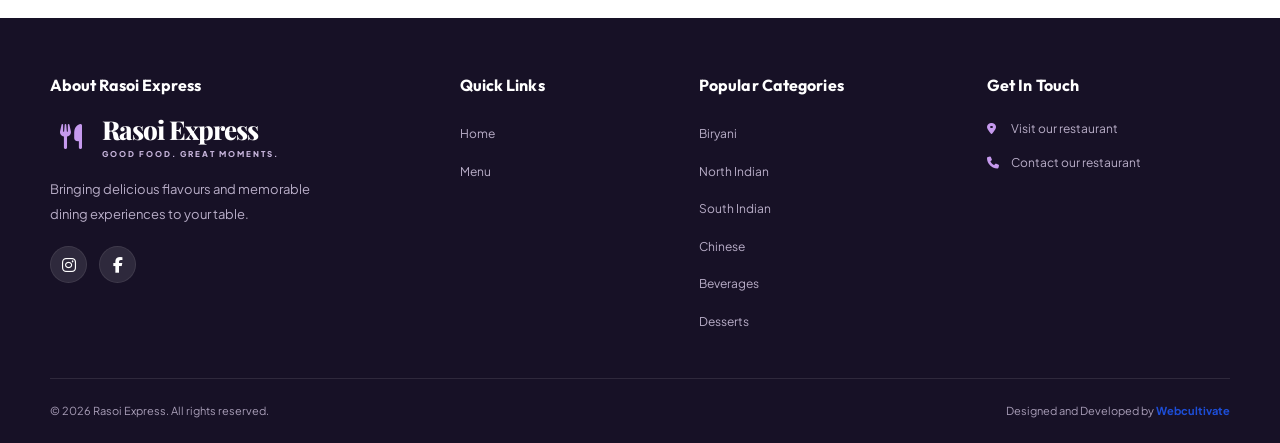
==== commit 3c15e348: "Remove Footer from mobile Screen and remove the offers page" ====
--- a/index.html
+++ b/index.html
@@ -44,7 +44,6 @@
             <nav class="desktop-navigation">
                 <a href="./index.html" class="nav-link active">Home</a>
                 <a href="./menu.html" class="nav-link">Menu</a>
-                <a href="./offers.html" class="nav-link">Offers</a>
             </nav>
 
             <div class="header-actions">
@@ -66,7 +65,6 @@
         <nav class="mobile-navigation">
             <a href="./index.html" class="mobile-nav-link active">Home</a>
             <a href="./menu.html" class="mobile-nav-link">Menu</a>
-            <a href="./offers.html" class="mobile-nav-link">Offers</a>
 
             <button class="mobile-waiter-button">
                 <i class="fa-solid fa-bell-concierge"></i>
@@ -191,45 +189,6 @@
 
         </section>
 
-
-        <!-- SPECIAL SECTION -->
-        <section class="special-offer-section" id="offers">
-
-            <div class="special-offer-container">
-
-                <div class="special-offer-content">
-
-                    <span class="section-eyebrow">
-                        SOMETHING DELICIOUS IS WAITING
-                    </span>
-
-                    <h2>
-                        Great Food.
-                        <span>Great Memories.</span>
-                    </h2>
-
-                    <p>
-                        Discover your favourites and make
-                        every meal a special moment.
-                    </p>
-
-                    <a href="./menu.html" class="offer-button">
-                        Explore Our Menu
-                        <i class="fa-solid fa-arrow-right"></i>
-                    </a>
-
-                </div>
-
-                <div class="special-offer-image">
-                    <img
-                        src="./assets/images/hero/special-food.png"
-                        alt="Delicious vegetarian special food"
-                        loading="lazy">
-                </div>
-
-            </div>
-
-        </section>
 
     </main>
 
@@ -258,7 +217,6 @@
                 <ul>
                     <li><a href="./index.html">Home</a></li>
                     <li><a href="./menu.html">Menu</a></li>
-                    <li><a href="./offers.html">Offers</a></li>
                 </ul>
             </div>
 
--- a/style.css
+++ b/style.css
@@ -746,81 +746,6 @@
 }
 
 
-/* ================= SPECIAL OFFER ================= */
-
-.special-offer-section {
-    padding: 50px 0;
-    background:
-        radial-gradient(
-            circle at 80% 50%,
-            rgba(196, 162, 230, 0.45),
-            transparent 40%
-        ),
-        #f4edf9;
-}
-
-.special-offer-container {
-    width: min(100% - 100px, var(--container));
-    margin: 0 auto;
-    display: grid;
-    grid-template-columns: 1fr 0.85fr;
-    align-items: center;
-    gap: 50px;
-}
-
-.special-offer-content h2 {
-    margin-top: 10px;
-    font-family: var(--font-heading);
-    font-size: clamp(32px, 4vw, 48px);
-    font-weight: 800;
-    line-height: 1.2;
-    color: var(--heading);
-}
-
-.special-offer-content h2 span {
-    display: block;
-    color: var(--primary);
-}
-
-.special-offer-content p {
-    max-width: 420px;
-    margin-top: 15px;
-    font-size: 14px;
-    color: var(--text);
-}
-
-.offer-button {
-    display: inline-flex;
-    align-items: center;
-    gap: 12px;
-    margin-top: 25px;
-    padding: 13px 23px;
-    color: var(--white);
-    background: var(--primary);
-    border-radius: 30px;
-    font-size: 13px;
-    font-weight: 700;
-    transition: var(--transition);
-}
-
-.offer-button:hover {
-    background: var(--primary-dark);
-    transform: translateY(-3px);
-}
-
-.special-offer-image {
-    height: 300px;
-    overflow: hidden;
-    border-radius: 25px;
-}
-
-.special-offer-image img {
-    width: 100%;
-    height: 100%;
-    object-fit: cover;
-}
-
-
 /* ================= FOOTER ================= */
 
 .site-footer {
@@ -1548,7 +1473,6 @@
     .section-container,
     .header-container,
     .hero-container,
-    .special-offer-container,
     .footer-container,
     .footer-bottom {
         width: min(100% - 60px, var(--container));
@@ -1631,7 +1555,6 @@
     .section-container,
     .header-container,
     .hero-container,
-    .special-offer-container,
     .footer-container,
     .footer-bottom {
         width: calc(100% - 36px);
@@ -1937,41 +1860,10 @@
     }
 
 
-    /* SPECIAL OFFER */
-
-    .special-offer-section {
-        padding: 35px 0;
-    }
-
-    .special-offer-container {
-        grid-template-columns: 1fr;
-        gap: 22px;
-    }
-
-    .special-offer-content h2 {
-        font-size: 32px;
-    }
-
-    .special-offer-content p {
-        font-size: 12px;
-    }
-
-    .offer-button {
-        margin-top: 18px;
-        padding: 11px 18px;
-        font-size: 11px;
-    }
-
-    .special-offer-image {
-        height: 200px;
-        border-radius: 18px;
-    }
-
-
     /* FOOTER */
 
     .site-footer {
-        padding-top: 38px;
+        display: none;
     }
 
     .footer-container {
@@ -2092,7 +1984,6 @@
     .section-container,
     .header-container,
     .hero-container,
-    .special-offer-container,
     .footer-container,
     .footer-bottom {
         width: calc(100% - 28px);
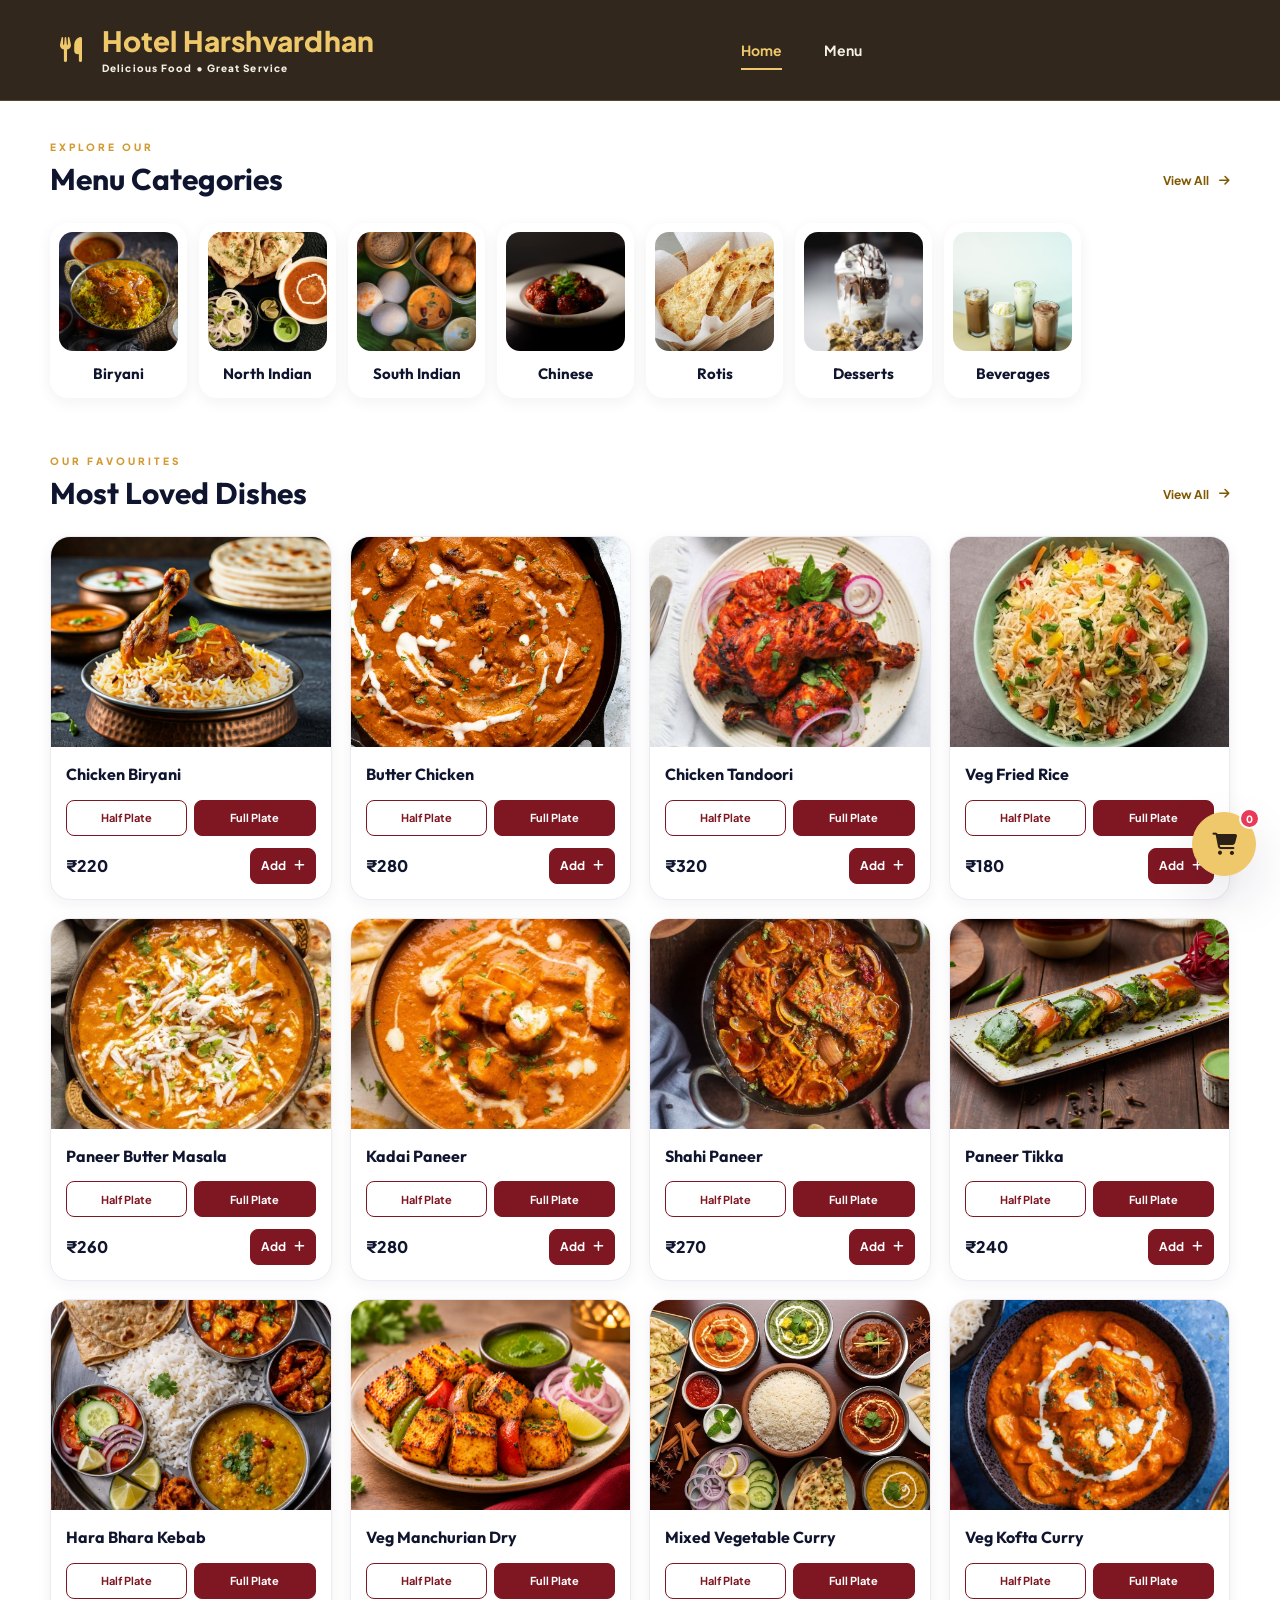
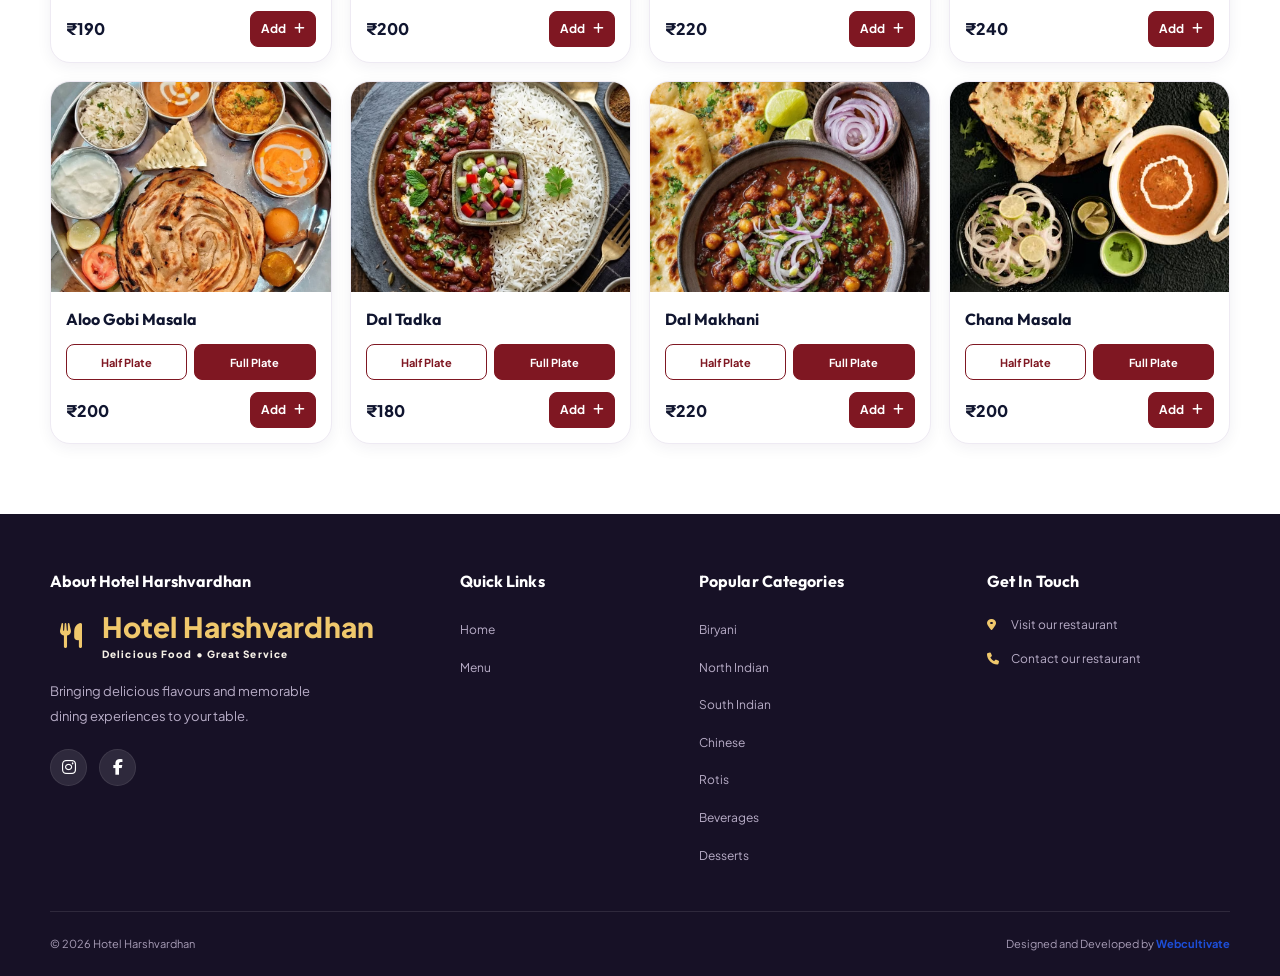
==== commit fcf95c92: "Remove the Hero Section and add required functionalities" ====
--- a/index.html
+++ b/index.html
@@ -4,9 +4,9 @@
     <meta charset="UTF-8">
     <meta name="viewport" content="width=device-width, initial-scale=1.0">
 
-    <title>Rasoi Express | Good Food, Great Moments</title>
+    <title>Hotel Harshvardhan | Delicious Food • Great Service</title>
 
-    <meta name="description" content="Explore the delicious menu at Rasoi Express.">
+    <meta name="description" content="Explore the delicious menu at Hotel Harshvardhan.">
 
     <link rel="preconnect" href="https://fonts.googleapis.com">
     <link rel="preconnect" href="https://fonts.gstatic.com" crossorigin>
@@ -18,7 +18,7 @@
     <link rel="stylesheet" href="./style.css">
 </head>
 
-<body>
+<body class="homepage">
 
     <!-- HEADER -->
     <header class="site-header">
@@ -36,8 +36,8 @@
                 </span>
 
                 <span class="logo-text">
-                    <strong>Rasoi Express</strong>
-                    <small>GOOD FOOD. GREAT MOMENTS.</small>
+                    <strong>Hotel Harshvardhan</strong>
+                    <small>Delicious Food • Great Service</small>
                 </span>
             </a>
 
@@ -48,17 +48,6 @@
 
             <div class="header-actions">
 
-                <button class="icon-button cart-button"
-                        aria-label="Shopping cart">
-                    <i class="fa-solid fa-cart-shopping"></i>
-                    <span class="cart-count">0</span>
-                </button>
-
-                <button class="call-waiter-button">
-                    <i class="fa-solid fa-bell-concierge"></i>
-                    <span>Call Waiter</span>
-                </button>
-
             </div>
         </div>
 
@@ -66,84 +55,11 @@
             <a href="./index.html" class="mobile-nav-link active">Home</a>
             <a href="./menu.html" class="mobile-nav-link">Menu</a>
 
-            <button class="mobile-waiter-button">
-                <i class="fa-solid fa-bell-concierge"></i>
-                Call Waiter
-            </button>
         </nav>
     </header>
 
 
     <main>
-
-        <!-- HERO SECTION -->
-        <section class="hero-section">
-            <div class="hero-container">
-
-                <div class="hero-content">
-
-                    <span class="hero-eyebrow">
-                        WELCOME TO RASOI EXPRESS
-                    </span>
-
-                    <h1>
-                        Good Food,
-                        <span class="hero-title-line"><em>Brighter</em> Moments</span>
-                    </h1>
-
-                    <p class="hero-description">
-                        Explore our menu and enjoy delicious dishes made with love.
-                    </p>
-
-                    <div class="hero-actions">
-                        <a class="hero-button hero-menu-button" href="./menu.html">
-                            Explore Menu
-                            <i class="fa-solid fa-arrow-right" aria-hidden="true"></i>
-                        </a>
-                        <button class="hero-button hero-order-button cart-button" type="button">
-                            Order Now
-                        </button>
-                    </div>
-
-                    <div class="hero-features">
-
-                        <div class="feature-item">
-                            <span class="feature-icon">
-                                <i class="fa-solid fa-leaf"></i>
-                            </span>
-                            <span>Fresh<br>Ingredients</span>
-                        </div>
-
-                        <div class="feature-item">
-                            <span class="feature-icon">
-                                <i class="fa-solid fa-kitchen-set"></i>
-                            </span>
-                            <span>Hygienic<br>Kitchen</span>
-                        </div>
-
-                        <div class="feature-item">
-                            <span class="feature-icon">
-                                <i class="fa-regular fa-heart"></i>
-                            </span>
-                            <span>Authentic<br>Taste</span>
-                        </div>
-
-                    </div>
-                </div>
-
-                <div class="hero-image-container">
-                    <img
-                        src="./assets/images/hero/hero-food.png"
-                        alt="A spread of delicious Indian restaurant dishes">
-
-                    <span class="hero-image-caption">
-                        Flavours You'll Love
-                    </span>
-                </div>
-
-            </div>
-        </section>
-
 
         <!-- MENU CATEGORIES -->
         <section class="categories-section section-container">
@@ -197,12 +113,12 @@
     <footer class="site-footer">
         <div class="footer-container">
             <div class="footer-brand">
-                <h3>About Rasoi Express</h3>
+                <h3>About Hotel Harshvardhan</h3>
                 <a href="./index.html" class="brand-logo footer-logo">
                     <span class="logo-icon"><i class="fa-solid fa-utensils"></i></span>
                     <span class="logo-text">
-                        <strong>Rasoi Express</strong>
-                        <small>GOOD FOOD. GREAT MOMENTS.</small>
+                        <strong>Hotel Harshvardhan</strong>
+                        <small>Delicious Food • Great Service</small>
                     </span>
                 </a>
                 <p>Bringing delicious flavours and memorable dining experiences to your table.</p>
@@ -223,12 +139,13 @@
             <div class="footer-column">
                 <h3>Popular Categories</h3>
                 <ul>
-                    <li><a href="./biryani.html">Biryani</a></li>
-                    <li><a href="./north-indian.html">North Indian</a></li>
-                    <li><a href="./south-indian.html">South Indian</a></li>
-                    <li><a href="./chinese.html">Chinese</a></li>
-                    <li><a href="./beverages.html">Beverages</a></li>
-                    <li><a href="./desserts.html">Desserts</a></li>
+                    <li><a href="./menu.html?category=biryani">Biryani</a></li>
+                    <li><a href="./menu.html?category=north-indian">North Indian</a></li>
+                    <li><a href="./menu.html?category=south-indian">South Indian</a></li>
+                    <li><a href="./menu.html?category=chinese">Chinese</a></li>
+                    <li><a href="./menu.html?category=breads">Rotis</a></li>
+                    <li><a href="./menu.html?category=beverages">Beverages</a></li>
+                    <li><a href="./menu.html?category=desserts">Desserts</a></li>
                 </ul>
             </div>
 
@@ -240,27 +157,10 @@
         </div>
 
         <div class="footer-bottom">
-            <p>&copy; 2026 Rasoi Express. All rights reserved.</p>
+            <p>&copy; 2026 Hotel Harshvardhan</p>
             <p>Designed and Developed by <span class="footer-credit-name">Webcultivate</span></p>
         </div>
     </footer>
-
-
-    <!-- MOBILE BOTTOM BAR -->
-    <div class="mobile-bottom-bar">
-
-        <button class="mobile-bottom-waiter">
-            <i class="fa-solid fa-bell-concierge"></i>
-            <span>Call Waiter</span>
-        </button>
-
-        <button class="mobile-bottom-cart">
-            <i class="fa-solid fa-cart-shopping"></i>
-            <span>View Cart</span>
-            <span class="cart-count">0</span>
-        </button>
-
-    </div>
 
 
     <script src="./script.js" defer></script>
--- a/style.css
+++ b/style.css
@@ -1,14 +1,19 @@
 /* =========================================================
-   RASOI EXPRESS - MAIN STYLESHEET
+   HOTEL HARSHVARDHAN - MAIN STYLESHEET
    ========================================================= */
 
 /* ================= VARIABLES ================= */
 
 :root {
-    --primary: #6415a5;
-    --primary-dark: #4d087f;
-    --primary-light: #f0e4fb;
-    --secondary: #a56bd0;
+    --brand-gold: #f0c86c;
+    --brand-gold-dark: #d29a32;
+    --primary: #805800;
+    --primary-dark: #654600;
+    --primary-light: #fff4d6;
+    --secondary: #d29a32;
+    --button-primary: #ffdf00;
+    --button-hover: #ffc400;
+    --button-text: #2b2115;
 
     --heading: #10152f;
     --text: #42445b;
@@ -87,8 +92,8 @@
     gap: 9px;
     margin-bottom: 12px;
     padding: 10px 16px;
-    color: #fff;
-    background: #6415a5;
+    color: var(--button-text);
+    background: var(--button-primary);
     border-radius: 8px;
     font-size: 14px;
     font-weight: 700;
@@ -98,9 +103,9 @@
 }
 
 .category-back-link:hover {
-    color: #fff;
-    background: #4d087f;
-    box-shadow: 0 4px 12px rgba(77, 8, 127, 0.2);
+    color: var(--button-text);
+    background: var(--button-hover);
+    box-shadow: 0 4px 12px rgba(210, 154, 50, 0.25);
     transform: translateY(-1px);
 }
 
@@ -117,7 +122,7 @@
 a:focus-visible,
 input:focus-visible,
 .category-card:focus-visible {
-    outline: 3px solid rgba(100, 21, 165, 0.35);
+    outline: 3px solid rgba(240, 200, 108, 0.7);
     outline-offset: 3px;
 }
 
@@ -137,9 +142,9 @@
     position: sticky;
     top: 0;
     z-index: 1000;
-    background: rgba(255, 255, 255, 0.96);
+    background: rgba(43, 33, 21, 0.97);
     backdrop-filter: blur(16px);
-    border-bottom: 1px solid rgba(100, 21, 165, 0.06);
+    border-bottom: 1px solid rgba(240, 200, 108, 0.2);
 }
 
 .header-container {
@@ -168,7 +173,7 @@
     height: 42px;
     display: grid;
     place-items: center;
-    color: var(--primary);
+    color: var(--brand-gold);
     font-size: 25px;
 }
 
@@ -179,18 +184,20 @@
 }
 
 .logo-text strong {
-    font-family: var(--font-serif);
-    font-size: 26px;
+    font-family: var(--font-main);
+    font-size: 28px;
     font-weight: 800;
-    letter-spacing: -1px;
-    color: var(--heading);
+    letter-spacing: 0.1px;
+    color: var(--brand-gold);
 }
 
 .logo-text small {
-    font-size: 8px;
+    font-family: var(--font-main);
+    font-size: 10px;
     font-weight: 800;
-    letter-spacing: 2px;
-    color: var(--heading);
+    letter-spacing: 1.1px;
+    line-height: 1.3;
+    color: #f5f0e6;
     margin-top: 5px;
 }
 
@@ -210,7 +217,7 @@
     padding: 12px 0;
     font-size: 14px;
     font-weight: 700;
-    color: var(--heading);
+    color: #f5f0e6;
     transition: var(--transition);
 }
 
@@ -221,13 +228,13 @@
     height: 2px;
     bottom: 3px;
     left: 0;
-    background: var(--primary);
+    background: var(--brand-gold);
     transition: var(--transition);
 }
 
 .nav-link:hover,
 .nav-link.active {
-    color: var(--primary);
+    color: var(--brand-gold);
 }
 
 .nav-link:hover::after,
@@ -262,6 +269,23 @@
     color: var(--primary);
     background: var(--primary-light);
     transform: translateY(-2px);
+}
+
+.floating-cart-button {
+    position: fixed;
+    z-index: 1600;
+    right: 24px;
+    bottom: 24px;
+    width: 64px;
+    height: 64px;
+    color: var(--button-text);
+    background: var(--brand-gold);
+    box-shadow: var(--shadow-lg);
+}
+
+.floating-cart-button:hover {
+    color: var(--button-text);
+    background: var(--brand-gold-dark);
 }
 
 .cart-count {
@@ -298,7 +322,7 @@
 
 .call-waiter-button:hover {
     transform: translateY(-3px);
-    box-shadow: 0 8px 20px rgba(100, 21, 165, 0.25);
+    box-shadow: 0 8px 20px rgba(210, 154, 50, 0.25);
 }
 
 
@@ -310,14 +334,13 @@
     height: 42px;
     background: transparent;
     border: none;
-    color: var(--heading);
+    color: var(--brand-gold);
     font-size: 21px;
 }
 
 .mobile-navigation {
     display: none;
 }
-
 
 /* ================= HERO SECTION ================= */
 
@@ -403,7 +426,7 @@
     gap: 13px;
 
     background: var(--white);
-    border: 1px solid rgba(100, 21, 165, 0.06);
+    border: 1px solid rgba(210, 154, 50, 0.06);
     border-radius: 40px;
     box-shadow: var(--shadow-sm);
 }
@@ -547,7 +570,7 @@
 /* ================= CATEGORY SECTION ================= */
 
 .categories-section {
-    padding-top: 55px;
+    padding-top: 38px;
     padding-bottom: 55px;
 }
 
@@ -566,7 +589,7 @@
     flex-direction: column;
     padding: 8px;
     background: var(--white);
-    border: 1px solid #f0edf4;
+    border: 1px solid transparent;
     border-radius: 18px;
     box-shadow: var(--shadow-sm);
     transition: var(--transition);
@@ -576,8 +599,8 @@
 .category-card:hover,
 .category-card.active {
     transform: translateY(-5px);
-    border-color: #c99af0;
-    box-shadow: 0 12px 28px rgba(100, 21, 165, 0.11);
+    border-color: transparent;
+    box-shadow: var(--shadow-sm);
 }
 
 .category-image {
@@ -664,29 +687,6 @@
     transform: scale(1.06);
 }
 
-.favorite-button {
-    position: absolute;
-    top: 12px;
-    right: 12px;
-    width: 35px;
-    height: 35px;
-    display: grid;
-    place-items: center;
-    color: var(--primary);
-    background: var(--white);
-    border: none;
-    border-radius: 50%;
-    font-size: 15px;
-    box-shadow: var(--shadow-sm);
-    transition: var(--transition);
-}
-
-.favorite-button:hover,
-.favorite-button.active {
-    color: var(--danger);
-    transform: scale(1.1);
-}
-
 .dish-info {
     padding: 15px;
 }
@@ -709,6 +709,40 @@
 
 .dish-rating i {
     color: #f5a623;
+}
+
+.portion-selector {
+    display: grid;
+    grid-template-columns: repeat(2, minmax(0, 1fr));
+    gap: 7px;
+    margin-top: 12px;
+}
+
+.portion-option {
+    min-width: 0;
+    padding: 7px 5px;
+    color: var(--button-primary);
+    background: var(--white);
+    border: 1px solid var(--button-primary);
+    border-radius: 8px;
+    font-size: 11px;
+    font-weight: 700;
+    transition: var(--transition);
+}
+
+.portion-option:hover,
+.portion-option.is-selected {
+    color: var(--button-text);
+    background: var(--button-primary);
+}
+
+.portion-option.is-selected:hover {
+    background: var(--button-hover);
+}
+
+.portion-option:focus-visible {
+    outline: 2px solid var(--button-primary);
+    outline-offset: 2px;
 }
 
 .dish-bottom {
@@ -773,15 +807,15 @@
 }
 
 .footer-logo .logo-text strong {
-    color: var(--white);
+    color: var(--brand-gold);
 }
 
 .footer-logo .logo-text small {
-    color: #c8b6dd;
+    color: #f5f0e6;
 }
 
 .footer-logo .logo-icon {
-    color: #c69aee;
+    color: var(--brand-gold);
 }
 
 .footer-brand p {
@@ -831,7 +865,7 @@
 }
 
 .footer-contact p i {
-    color: #c69aee;
+    color: var(--brand-gold);
     margin-top: 4px;
     flex: 0 0 14px;
 }
@@ -1034,13 +1068,13 @@
 .waiter-service-card.selected {
     border-color: var(--primary);
     background: #f7f0fc;
-    box-shadow: 0 0 0 2px rgba(100, 21, 165, 0.08);
+    box-shadow: 0 0 0 2px rgba(210, 154, 50, 0.08);
 }
 
 .waiter-service-card:focus-visible,
 .waiter-modal-close:focus-visible,
 .waiter-submit-button:focus-visible {
-    outline: 3px solid rgba(100, 21, 165, 0.3);
+    outline: 3px solid rgba(210, 154, 50, 0.3);
     outline-offset: 3px;
 }
 
@@ -1143,7 +1177,7 @@
 
 .waiter-submit-button:hover {
     background: var(--primary-dark);
-    box-shadow: 0 8px 18px rgba(100, 21, 165, 0.2);
+    box-shadow: 0 8px 18px rgba(210, 154, 50, 0.2);
     transform: translateY(-1px);
 }
 
@@ -1374,15 +1408,15 @@
     min-height: 50px;
     border: none;
     border-radius: 30px;
-    background: var(--primary);
-    color: var(--white);
+    background: #ffdf00;
+    color: #2b2115;
     font-size: 14px;
     font-weight: 700;
 }
 
 .checkout-button:hover,
 .continue-shopping-button:hover {
-    background: var(--primary-dark);
+    background: #ffc400;
 }
 
 .checkout-button i {
@@ -1539,6 +1573,10 @@
         padding-bottom: 75px;
     }
 
+    body.homepage {
+        padding-bottom: 0;
+    }
+
     .waiter-modal {
         padding: 14px;
     }
@@ -1568,11 +1606,18 @@
         gap: 12px;
     }
 
+    .brand-logo {
+        order: 0;
+        min-width: 0;
+        flex-shrink: 1;
+    }
+
     .desktop-navigation {
         display: none;
     }
 
     .header-actions {
+        order: 1;
         margin-left: auto;
         gap: 10px;
     }
@@ -1591,11 +1636,15 @@
     .mobile-menu-button {
         display: grid;
         place-items: center;
-        order: -1;
+        order: 2;
     }
 
     .brand-logo {
         gap: 5px;
+    }
+
+    .logo-text {
+        min-width: 0;
     }
 
     .logo-icon {
@@ -1605,12 +1654,12 @@
     }
 
     .logo-text strong {
-        font-size: 21px;
+        font-size: 22px;
     }
 
     .logo-text small {
-        font-size: 6px;
-        letter-spacing: 1.5px;
+        font-size: 8px;
+        letter-spacing: 0.8px;
     }
 
     .mobile-navigation {
@@ -1822,14 +1871,6 @@
         height: 150px;
     }
 
-    .favorite-button {
-        width: 30px;
-        height: 30px;
-        top: 8px;
-        right: 8px;
-        font-size: 13px;
-    }
-
     .dish-info {
         padding: 10px;
     }
@@ -1911,67 +1952,6 @@
         font-size: 10px;
     }
 
-    .waiter-service-grid {
-        grid-template-columns: 1fr;
-        gap: 9px;
-    }
-
-    .waiter-service-card {
-        min-height: 70px;
-    }
-
-
-    /* MOBILE BOTTOM BAR */
-
-    .mobile-bottom-bar {
-        position: fixed;
-        z-index: 1100;
-        bottom: 0;
-        left: 0;
-        width: 100%;
-        min-height: 70px;
-        padding: 10px 14px;
-        display: flex;
-        align-items: center;
-        gap: 10px;
-        background: rgba(255, 255, 255, 0.97);
-        border-top: 1px solid var(--border);
-        box-shadow: 0 -5px 20px rgba(30, 15, 50, 0.07);
-    }
-
-    .mobile-bottom-bar button {
-        flex: 1;
-        min-height: 47px;
-        display: flex;
-        align-items: center;
-        justify-content: center;
-        gap: 8px;
-        position: relative;
-        border: none;
-        border-radius: 30px;
-        font-size: 12px;
-        font-weight: 700;
-    }
-
-    .mobile-bottom-waiter {
-        color: var(--primary);
-        background: #eee1fa;
-    }
-
-    .mobile-bottom-cart {
-        color: var(--white);
-        background: var(--primary);
-    }
-
-    .mobile-bottom-cart .cart-count {
-        position: static;
-        width: 19px;
-        height: 19px;
-        border: none;
-        background: rgba(255, 255, 255, 0.2);
-        color: var(--white);
-        font-size: 10px;
-    }
 }
 
 
@@ -1989,8 +1969,36 @@
         width: calc(100% - 28px);
     }
 
+    .header-container {
+        gap: 8px;
+    }
+
+    .header-actions {
+        gap: 6px;
+    }
+
+    .header-actions .cart-button,
+    .mobile-menu-button {
+        width: 36px;
+        height: 36px;
+    }
+
+    .floating-cart-button {
+        right: 14px;
+        bottom: 14px;
+        width: 58px;
+        height: 58px;
+    }
+
     .logo-text strong {
-        font-size: 18px;
+        font-size: 17px;
+        white-space: nowrap;
+    }
+
+    .logo-text small {
+        font-size: 7px;
+        letter-spacing: 0.5px;
+        white-space: nowrap;
     }
 
     .hero-content h1 {
@@ -2051,9 +2059,13 @@
     top: 50%;
     right: 50%;
     width: min(820px, calc(100% - 32px));
-    height: min(92vh, 900px);
-    max-height: 92vh;
+    height: min(80vh, 760px);
+    height: min(80dvh, 760px);
+    max-height: min(80vh, 760px);
+    max-height: min(80dvh, 760px);
     padding: 0;
+    display: flex;
+    flex-direction: column;
     overflow: hidden;
     border-radius: 24px;
     transform: translate(50%, -50%);
@@ -2115,14 +2127,14 @@
 .checkout-content {
     flex: 1;
     min-height: 0;
-    height: auto;
     overflow-y: auto;
-    padding: 22px 28px 28px;
+    overscroll-behavior: contain;
+    padding: 16px 22px;
 }
 
 .checkout-section {
-    margin-bottom: 22px;
-    padding: 20px;
+    margin-bottom: 12px;
+    padding: 14px 16px;
     border: 1px solid var(--border);
     border-radius: 17px;
     background: var(--white);
@@ -2134,7 +2146,7 @@
     align-items: center;
     justify-content: space-between;
     gap: 12px;
-    margin-bottom: 15px;
+    margin-bottom: 10px;
 }
 
 .checkout-section-heading > div {
@@ -2175,7 +2187,7 @@
 }
 
 .checkout-item {
-    padding: 18px 0;
+    padding: 12px 0;
     border-top: 1px solid var(--border);
 }
 
@@ -2191,8 +2203,8 @@
 }
 
 .checkout-item-heading > img {
-    width: 58px;
-    height: 58px;
+    width: 48px;
+    height: 48px;
     flex-shrink: 0;
     border-radius: 12px;
     object-fit: cover;
@@ -2223,7 +2235,7 @@
     display: flex;
     align-items: center;
     justify-content: space-between;
-    margin: 12px 0 15px 71px;
+    margin: 8px 0 8px 61px;
 }
 
 .checkout-quantity-controls {
@@ -2255,18 +2267,58 @@
 }
 
 .checkout-remove-button {
+    width: 34px;
+    height: 34px;
+    display: grid;
+    place-items: center;
     border: 0;
-    background: transparent;
-    color: var(--danger);
+    border-radius: 50%;
+    background: transparent !important;
+    color: #000 !important;
+    font-size: 15px;
+    font-weight: 700;
+}
+
+.checkout-remove-button:hover,
+.checkout-remove-button:focus-visible {
+    background: transparent !important;
+    color: #000 !important;
+}
+
+.checkout-customization-grid {
+    display: grid;
+    grid-template-columns: minmax(130px, 0.7fr) minmax(220px, 1.3fr);
+    gap: 10px 16px;
+    padding: 10px 0 0;
+}
+
+.checkout-customizations {
+    margin-left: 61px;
+}
+
+.checkout-customizations > summary {
+    display: flex;
+    width: fit-content;
+    align-items: center;
+    gap: 8px;
+    color: var(--primary);
     font-size: 11px;
     font-weight: 700;
-}
-
-.checkout-customization-grid {
-    display: grid;
-    grid-template-columns: minmax(150px, 0.7fr) minmax(250px, 1.3fr);
-    gap: 14px 20px;
-    padding-left: 71px;
+    cursor: pointer;
+    list-style: none;
+}
+
+.checkout-customizations > summary::-webkit-details-marker {
+    display: none;
+}
+
+.checkout-customizations > summary i {
+    font-size: 9px;
+    transition: transform 0.2s ease;
+}
+
+.checkout-customizations[open] > summary i {
+    transform: rotate(180deg);
 }
 
 .checkout-field,
@@ -2356,21 +2408,23 @@
 .checkout-tip-options {
     display: grid;
     grid-template-columns: repeat(5, minmax(0, 1fr));
-    gap: 9px;
+    gap: 7px;
 }
 
 .checkout-tip-option {
-    min-height: 43px;
+    position: relative;
+    min-width: 0;
+    min-height: 38px;
     display: flex;
     align-items: center;
     justify-content: center;
-    gap: 6px;
-    padding: 7px 9px;
+    padding: 6px 8px;
     border: 1px solid var(--border);
-    border-radius: 10px;
+    border-radius: 999px;
     color: var(--text);
-    font-size: 11px;
+    font-size: 10px;
     font-weight: 700;
+    white-space: nowrap;
     cursor: pointer;
 }
 
@@ -2378,101 +2432,95 @@
     border-color: var(--primary);
     background: var(--primary-light);
     color: var(--primary);
+    box-shadow: inset 0 0 0 1px var(--primary);
 }
 
 .checkout-tip-option input[type="radio"] {
-    width: 13px;
-    height: 13px;
+    position: absolute;
+    inset: 0;
+    width: 100%;
+    height: 100%;
+    margin: 0;
+    opacity: 0;
     accent-color: var(--primary);
-}
-
-.checkout-custom-tip-option {
-    justify-content: flex-start;
-}
-
-.checkout-custom-tip-option input[type="number"] {
-    width: 54px;
-    min-width: 0;
-    padding: 5px;
+    cursor: pointer;
+}
+
+.checkout-tip-option:focus-within {
+    outline: 2px solid var(--primary);
+    outline-offset: 2px;
+}
+
+.checkout-custom-tip-field {
+    display: flex;
+    align-items: center;
+    gap: 9px;
+    margin-top: 10px;
+    color: var(--text);
+    font-size: 11px;
+    font-weight: 700;
+}
+
+.checkout-custom-tip-field[hidden] {
+    display: none;
+}
+
+.checkout-custom-tip-field input[type="number"] {
+    width: 130px;
+    min-height: 34px;
+    padding: 6px 9px;
     border: 1px solid var(--border);
-    border-radius: 6px;
+    border-radius: 8px;
     font-size: 11px;
 }
 
-.checkout-custom-tip-option input[type="number"]:disabled {
-    opacity: 0.55;
-}
-
-.checkout-summary-details {
-    margin-bottom: 14px;
-}
-
-.checkout-summary-item {
-    padding: 10px 0;
-    border-bottom: 1px solid var(--border);
-}
-
-.checkout-summary-item-title,
-.checkout-total-row {
+.checkout-sticky-footer {
+    position: sticky;
+    bottom: 0;
+    z-index: 1;
+    flex-shrink: 0;
+    padding: 12px 22px max(14px, env(safe-area-inset-bottom));
+    border-top: 1px solid var(--border);
+    background: var(--white);
+    box-shadow: 0 -8px 20px rgba(40, 20, 65, 0.06);
+}
+
+.checkout-sticky-totals {
     display: flex;
     align-items: center;
     justify-content: space-between;
     gap: 12px;
 }
 
-.checkout-summary-item-title {
+.checkout-sticky-totals > div {
+    display: flex;
+    flex-direction: column;
+    gap: 2px;
+    color: var(--muted);
+    font-size: 10px;
+}
+
+.checkout-sticky-totals strong {
+    color: var(--heading);
+    font-size: 14px;
+}
+
+.checkout-sticky-totals .checkout-sticky-grand-total {
+    align-items: flex-end;
     color: var(--heading);
     font-size: 11px;
-}
-
-.checkout-summary-item-title > strong {
-    font-size: 12px;
-}
-
-.checkout-summary-item-title > strong span,
-.checkout-summary-item p {
-    color: var(--muted);
-    font-weight: 500;
-}
-
-.checkout-summary-item p {
-    margin-top: 4px;
-    font-size: 10px;
-}
-
-.checkout-summary-item .checkout-summary-instructions {
-    color: var(--primary-dark);
-    overflow-wrap: anywhere;
-}
-
-.checkout-total-row {
-    padding: 5px 0;
-    color: var(--muted);
-    font-size: 12px;
-}
-
-.checkout-total-row strong {
-    color: var(--heading);
-}
-
-.checkout-grand-total {
-    margin-top: 7px;
-    padding-top: 13px;
-    border-top: 1px solid var(--border);
-    color: var(--heading);
-    font-size: 15px;
     font-weight: 800;
 }
 
-.checkout-grand-total strong {
+.checkout-sticky-totals .checkout-sticky-grand-total strong {
     color: var(--primary);
-    font-size: 20px;
+    font-size: 19px;
 }
 
 .checkout-demo-disclaimer,
 .confirmation-demo-note {
-    margin-top: 13px;
-    padding: 10px 12px;
+    margin: 8px 0;
+    padding: 7px 9px;
     border-radius: 9px;
     background: #f7f4fb;
     color: var(--muted);
@@ -2509,17 +2557,34 @@
     gap: 9px;
     border: 0;
     border-radius: 30px;
-    background: linear-gradient(110deg, var(--primary), #853bc0);
-    box-shadow: 0 8px 18px rgba(100, 21, 165, 0.2);
-    color: var(--white);
+    background: linear-gradient(110deg, #ffdf00, #ffc400);
+    box-shadow: 0 8px 18px rgba(255, 196, 0, 0.38);
+    color: #2b2115;
     font-size: 13px;
     font-weight: 800;
     transition: var(--transition);
 }
 
 .checkout-place-button:hover:not(:disabled) {
-    box-shadow: 0 11px 23px rgba(100, 21, 165, 0.28);
+    background: linear-gradient(110deg, #ffc400, #ffad00);
+    box-shadow: 0 11px 23px rgba(255, 173, 0, 0.48);
     transform: translateY(-2px);
+}
+
+button.checkout-button,
+button.checkout-place-button {
+    color: #2b2115 !important;
+    background: linear-gradient(110deg, #ffdf00, #ffc400) !important;
+    border-color: #ffc400 !important;
+    box-shadow: 0 8px 18px rgba(255, 196, 0, 0.38);
+}
+
+button.checkout-button:hover:not(:disabled),
+button.checkout-place-button:hover:not(:disabled) {
+    color: #2b2115 !important;
+    background: linear-gradient(110deg, #ffc400, #ffad00) !important;
+    border-color: #ffad00 !important;
+    box-shadow: 0 11px 23px rgba(255, 173, 0, 0.48);
 }
 
 .checkout-place-button:disabled {
@@ -2739,8 +2804,10 @@
 @media (max-width: 600px) {
     .cart-modal.checkout-open .cart-modal-content {
         width: calc(100% - 18px);
-        height: 95vh;
-        max-height: 95vh;
+        height: min(80vh, 760px);
+        height: min(80dvh, 760px);
+        max-height: min(80vh, 760px);
+        max-height: min(80dvh, 760px);
         border-radius: 18px;
     }
 
@@ -2766,11 +2833,11 @@
     }
 
     .checkout-content {
-        padding: 15px 13px 20px;
+        padding: 12px 10px;
     }
 
     .checkout-section {
-        padding: 15px 12px;
+        padding: 12px 10px;
     }
 
     .checkout-customization-grid {
@@ -2778,6 +2845,10 @@
         padding-left: 0;
     }
 
+    .checkout-customizations {
+        margin-left: 0;
+    }
+
     .checkout-item-controls {
         margin-left: 0;
     }
@@ -2792,11 +2863,26 @@
     }
 
     .checkout-tip-options {
-        grid-template-columns: repeat(3, minmax(0, 1fr));
-    }
-
-    .checkout-custom-tip-option {
-        grid-column: span 2;
+        grid-template-columns: repeat(5, minmax(0, 1fr));
+        gap: 5px;
+    }
+
+    .checkout-tip-option {
+        min-height: 36px;
+        padding: 5px 3px;
+        font-size: 9px;
+    }
+
+    .checkout-sticky-footer {
+        padding: 10px 12px max(12px, env(safe-area-inset-bottom));
+    }
+
+    .checkout-sticky-totals strong {
+        font-size: 13px;
+    }
+
+    .checkout-sticky-totals .checkout-sticky-grand-total strong {
+        font-size: 17px;
     }
 
     .order-confirmation {
@@ -2883,7 +2969,7 @@
 
 .hero-button:hover {
     transform: translateY(-2px);
-    box-shadow: 0 9px 22px rgba(100, 21, 165, 0.16);
+    box-shadow: 0 9px 22px rgba(210, 154, 50, 0.16);
 }
 
 .hero-menu-button {
@@ -2923,7 +3009,7 @@
 }
 
 .feature-item + .feature-item {
-    border-left: 1px solid rgba(100, 21, 165, 0.2);
+    border-left: 1px solid rgba(210, 154, 50, 0.2);
 }
 
 .feature-icon {
@@ -2964,7 +3050,7 @@
     left: 3%;
     z-index: 2;
     padding: 12px 18px;
-    border: 1px solid rgba(100, 21, 165, 0.15);
+    border: 1px solid rgba(210, 154, 50, 0.15);
     border-radius: 30px;
     background: rgba(255, 250, 255, 0.92);
     color: var(--primary-dark);
@@ -3151,6 +3237,30 @@
     .hero-features {
         justify-content: space-between;
     }
+}
+
+/* Keep button colors consistent with page-specific stylesheets. */
+button,
+.hero-button,
+[class$="-hero-button"],
+.category-back-link {
+    color: var(--button-text) !important;
+    background: var(--button-primary) !important;
+    border-color: var(--button-primary) !important;
+    transition: background-color 0.25s ease, color 0.25s ease, border-color 0.25s ease, transform 0.25s ease, box-shadow 0.25s ease !important;
+}
+
+button.floating-cart-button > .fa-cart-shopping {
+    color: var(--button-text) !important;
+}
+
+button:hover:not(:disabled),
+.hero-button:hover,
+[class$="-hero-button"]:hover,
+.category-back-link:hover {
+    color: var(--button-text) !important;
+    background: var(--button-hover) !important;
+    border-color: var(--button-hover) !important;
 
     .feature-item {
         flex-direction: column;
@@ -3168,4 +3278,171 @@
         width: 26px;
         height: 26px;
     }
+}
+
+button.food-filter,
+button.beverage-filter,
+button.biryani-filter,
+button.chinese-filter,
+button.desserts-filter,
+button.indian-rotis-filter,
+button.north-indian-filter,
+button.south-indian-filter {
+    color: var(--primary) !important;
+    background: var(--primary-light) !important;
+    border-color: var(--brand-gold-dark) !important;
+}
+
+button.food-filter:hover,
+button.food-filter.active,
+button.beverage-filter:hover,
+button.beverage-filter.active,
+button.biryani-filter:hover,
+button.biryani-filter.active,
+button.chinese-filter:hover,
+button.chinese-filter.active,
+button.desserts-filter:hover,
+button.desserts-filter.active,
+button.indian-rotis-filter:hover,
+button.indian-rotis-filter.active,
+button.north-indian-filter:hover,
+button.north-indian-filter.active,
+button.south-indian-filter:hover,
+button.south-indian-filter.active,
+.menu-category-item:hover,
+.menu-category-item.active {
+    color: var(--button-text) !important;
+    background: var(--brand-gold) !important;
+}
+
+button.menu-category-item,
+.menu-category-item:hover,
+.menu-category-item.active {
+    border-color: transparent !important;
+}
+
+button.floating-cart-button {
+    color: var(--button-text) !important;
+    background: var(--brand-gold) !important;
+    border-color: var(--brand-gold) !important;
+}
+
+button.floating-cart-button > .fa-cart-shopping {
+    color: var(--button-text) !important;
+    font-size: 22px;
+}
+
+button.floating-cart-button:hover {
+    color: var(--button-text) !important;
+    background: var(--brand-gold-dark) !important;
+    border-color: var(--brand-gold-dark) !important;
+}
+
+article .portion-selector > button.portion-option {
+    width: 100%;
+    height: 36px !important;
+    min-height: 36px !important;
+    padding: 0 5px !important;
+    color: #7f1722 !important;
+    background: transparent !important;
+    border: 1px solid #7f1722 !important;
+    border-radius: 8px !important;
+    font-size: clamp(9px, 2.8vw, 11px) !important;
+    font-weight: 700;
+    line-height: 1;
+    transition: color 0.2s ease, background-color 0.2s ease, border-color 0.2s ease, box-shadow 0.2s ease !important;
+}
+
+article .portion-selector {
+    gap: 7px !important;
+}
+
+article .portion-selector > button.portion-option:hover:not(:disabled) {
+    color: #7f1722 !important;
+    background: transparent !important;
+    border-color: #7f1722 !important;
+}
+
+article .portion-selector > button.portion-option:not(.is-selected):not([aria-pressed="true"]),
+article .portion-selector > button.portion-option:not(.is-selected):not([aria-pressed="true"]):hover:not(:disabled) {
+    color: #7f1722 !important;
+    background: transparent !important;
+    border-color: #7f1722 !important;
+}
+
+article .portion-selector > button.portion-option.is-selected,
+article .portion-selector > button.portion-option[aria-pressed="true"] {
+    color: #fff !important;
+    background: #7f1722 !important;
+    border-color: #7f1722 !important;
+}
+
+article .portion-selector > button.portion-option.is-selected:hover:not(:disabled),
+article .portion-selector > button.portion-option[aria-pressed="true"]:hover:not(:disabled) {
+    color: #fff !important;
+    background: #68121b !important;
+    border-color: #68121b !important;
+}
+
+article .dish-bottom,
+article .menu-dish-bottom,
+article .beverage-card-bottom,
+article .biryani-card-bottom,
+article .north-indian-card-bottom,
+article .south-indian-card-bottom,
+article .chinese-card-bottom,
+article .indian-rotis-card-bottom,
+article .desserts-card-bottom {
+    align-items: center;
+    flex-direction: row;
+    flex-wrap: wrap;
+    gap: 8px !important;
+    margin-top: 12px;
+}
+
+article button[data-add-cart] {
+    flex: 0 0 auto;
+    width: auto !important;
+    height: 36px !important;
+    min-height: 36px !important;
+    padding: 0 10px !important;
+    color: #fff !important;
+    background: #7f1722 !important;
+    border: 1px solid #7f1722 !important;
+    border-radius: 8px !important;
+    font-size: clamp(10px, 2.8vw, 12px) !important;
+    font-weight: 700;
+    line-height: 1;
+    white-space: nowrap;
+    transition: color 0.2s ease, background-color 0.2s ease, border-color 0.2s ease, box-shadow 0.2s ease !important;
+}
+
+article button[data-add-cart]:hover:not(:disabled) {
+    color: #fff !important;
+    background: #68121b !important;
+    border-color: #68121b !important;
+}
+
+button[class$="-feature-add"] {
+    color: #fff !important;
+    background: #7f1722 !important;
+    border-color: #7f1722 !important;
+}
+
+button[class$="-feature-add"]:hover:not(:disabled) {
+    color: #fff !important;
+    background: #68121b !important;
+    border-color: #68121b !important;
+}
+
+button[data-add-cart] {
+    color: #fff !important;
+    background: #7f1722 !important;
+    border-color: #7f1722 !important;
+}
+
+button[data-add-cart]:hover:not(:disabled) {
+    color: #fff !important;
+    background: #68121b !important;
+    border-color: #68121b !important;
 }
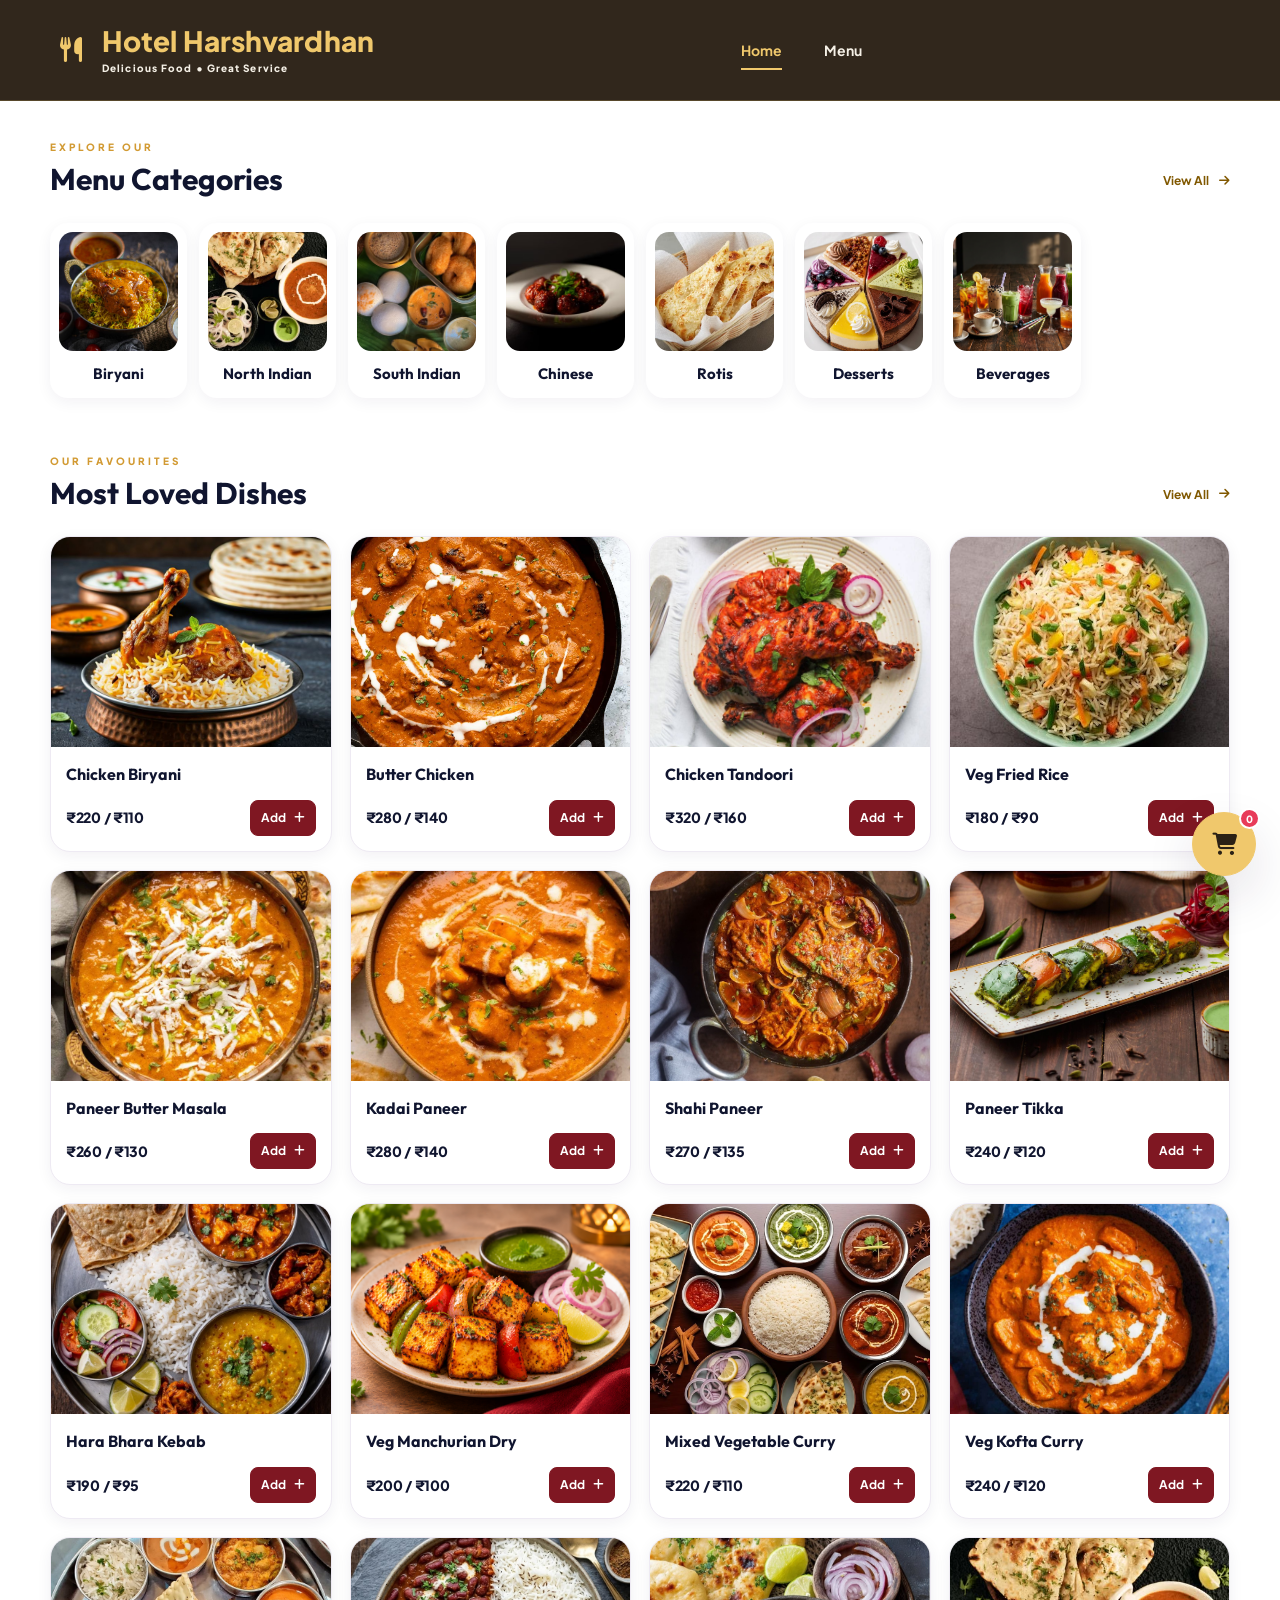
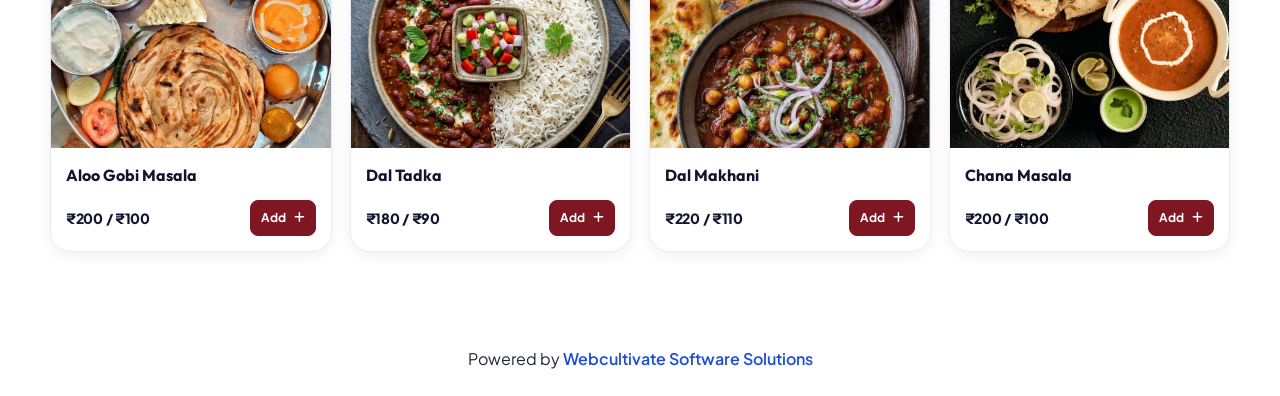
==== commit 09162b37: "Added the footer line" ====
--- a/index.html
+++ b/index.html
@@ -109,61 +109,12 @@
     </main>
 
 
-    <!-- FOOTER -->
-    <footer class="site-footer">
-        <div class="footer-container">
-            <div class="footer-brand">
-                <h3>About Hotel Harshvardhan</h3>
-                <a href="./index.html" class="brand-logo footer-logo">
-                    <span class="logo-icon"><i class="fa-solid fa-utensils"></i></span>
-                    <span class="logo-text">
-                        <strong>Hotel Harshvardhan</strong>
-                        <small>Delicious Food • Great Service</small>
-                    </span>
-                </a>
-                <p>Bringing delicious flavours and memorable dining experiences to your table.</p>
-                <div class="footer-social-links">
-                    <a href="#" aria-label="Instagram"><i class="fa-brands fa-instagram"></i></a>
-                    <a href="#" aria-label="Facebook"><i class="fa-brands fa-facebook-f"></i></a>
-                </div>
-            </div>
 
-            <div class="footer-column">
-                <h3>Quick Links</h3>
-                <ul>
-                    <li><a href="./index.html">Home</a></li>
-                    <li><a href="./menu.html">Menu</a></li>
-                </ul>
-            </div>
+    <footer class="powered-by-footer"><p>Powered by <span>Webcultivate Software Solutions</span></p></footer>
 
-            <div class="footer-column">
-                <h3>Popular Categories</h3>
-                <ul>
-                    <li><a href="./menu.html?category=biryani">Biryani</a></li>
-                    <li><a href="./menu.html?category=north-indian">North Indian</a></li>
-                    <li><a href="./menu.html?category=south-indian">South Indian</a></li>
-                    <li><a href="./menu.html?category=chinese">Chinese</a></li>
-                    <li><a href="./menu.html?category=breads">Rotis</a></li>
-                    <li><a href="./menu.html?category=beverages">Beverages</a></li>
-                    <li><a href="./menu.html?category=desserts">Desserts</a></li>
-                </ul>
-            </div>
-
-            <div class="footer-column footer-contact">
-                <h3>Get In Touch</h3>
-                <p><i class="fa-solid fa-location-dot"></i> Visit our restaurant</p>
-                <p><i class="fa-solid fa-phone"></i> Contact our restaurant</p>
-            </div>
-        </div>
-
-        <div class="footer-bottom">
-            <p>&copy; 2026 Hotel Harshvardhan</p>
-            <p>Designed and Developed by <span class="footer-credit-name">Webcultivate</span></p>
-        </div>
-    </footer>
 
 
     <script src="./script.js" defer></script>
 
 </body>
-</html>+</html>
--- a/style.css
+++ b/style.css
@@ -3445,4 +3445,56 @@
     color: #fff !important;
     background: #68121b !important;
     border-color: #68121b !important;
-}+}
+/* Keep full and half prices readable on compact menu cards. */
+.menu-dish-card .menu-dish-price,
+.dish-card .dish-price,
+.beverage-card .beverage-card-price,
+.biryani-card .biryani-card-price,
+.north-indian-card .north-indian-card-price,
+.south-indian-card .south-indian-card-price,
+.chinese-card .chinese-card-price,
+.indian-rotis-card .indian-rotis-card-price,
+.desserts-card .desserts-card-price {
+    flex: 0 1 auto;
+    white-space: nowrap;
+    font-size: clamp(12px, 1.1vw, 16px);
+    letter-spacing: -0.02em;
+}
+
+/* Minimal attribution footer for menu and category pages. */
+.powered-by-footer {
+    padding: 24px 16px;
+    text-align: center;
+    background: #fff;
+}
+.powered-by-footer p { margin: 0; color: #1f2937; }
+.powered-by-footer span { color: #1D4ED8; font-weight: 600; }
+
+@media (max-width: 480px) {
+    .menu-dish-card .menu-dish-bottom,
+    .dish-card .dish-bottom,
+    .beverage-card .beverage-card-bottom,
+    .biryani-card .biryani-card-bottom,
+    .north-indian-card .north-indian-card-bottom,
+    .south-indian-card .south-indian-card-bottom,
+    .chinese-card .chinese-card-bottom,
+    .indian-rotis-card .indian-rotis-card-bottom,
+    .desserts-card .desserts-card-bottom {
+        align-items: stretch;
+        flex-direction: column;
+        gap: 10px;
+    }
+
+    .menu-dish-card .menu-add-button,
+    .dish-card .add-to-cart-button,
+    .beverage-card .beverage-card-add,
+    .biryani-card .biryani-card-add,
+    .north-indian-card .north-indian-card-add,
+    .south-indian-card .south-indian-card-add,
+    .chinese-card .chinese-card-add,
+    .indian-rotis-card .indian-rotis-card-add,
+    .desserts-card .desserts-card-add {
+        width: 100%;
+    }
+}
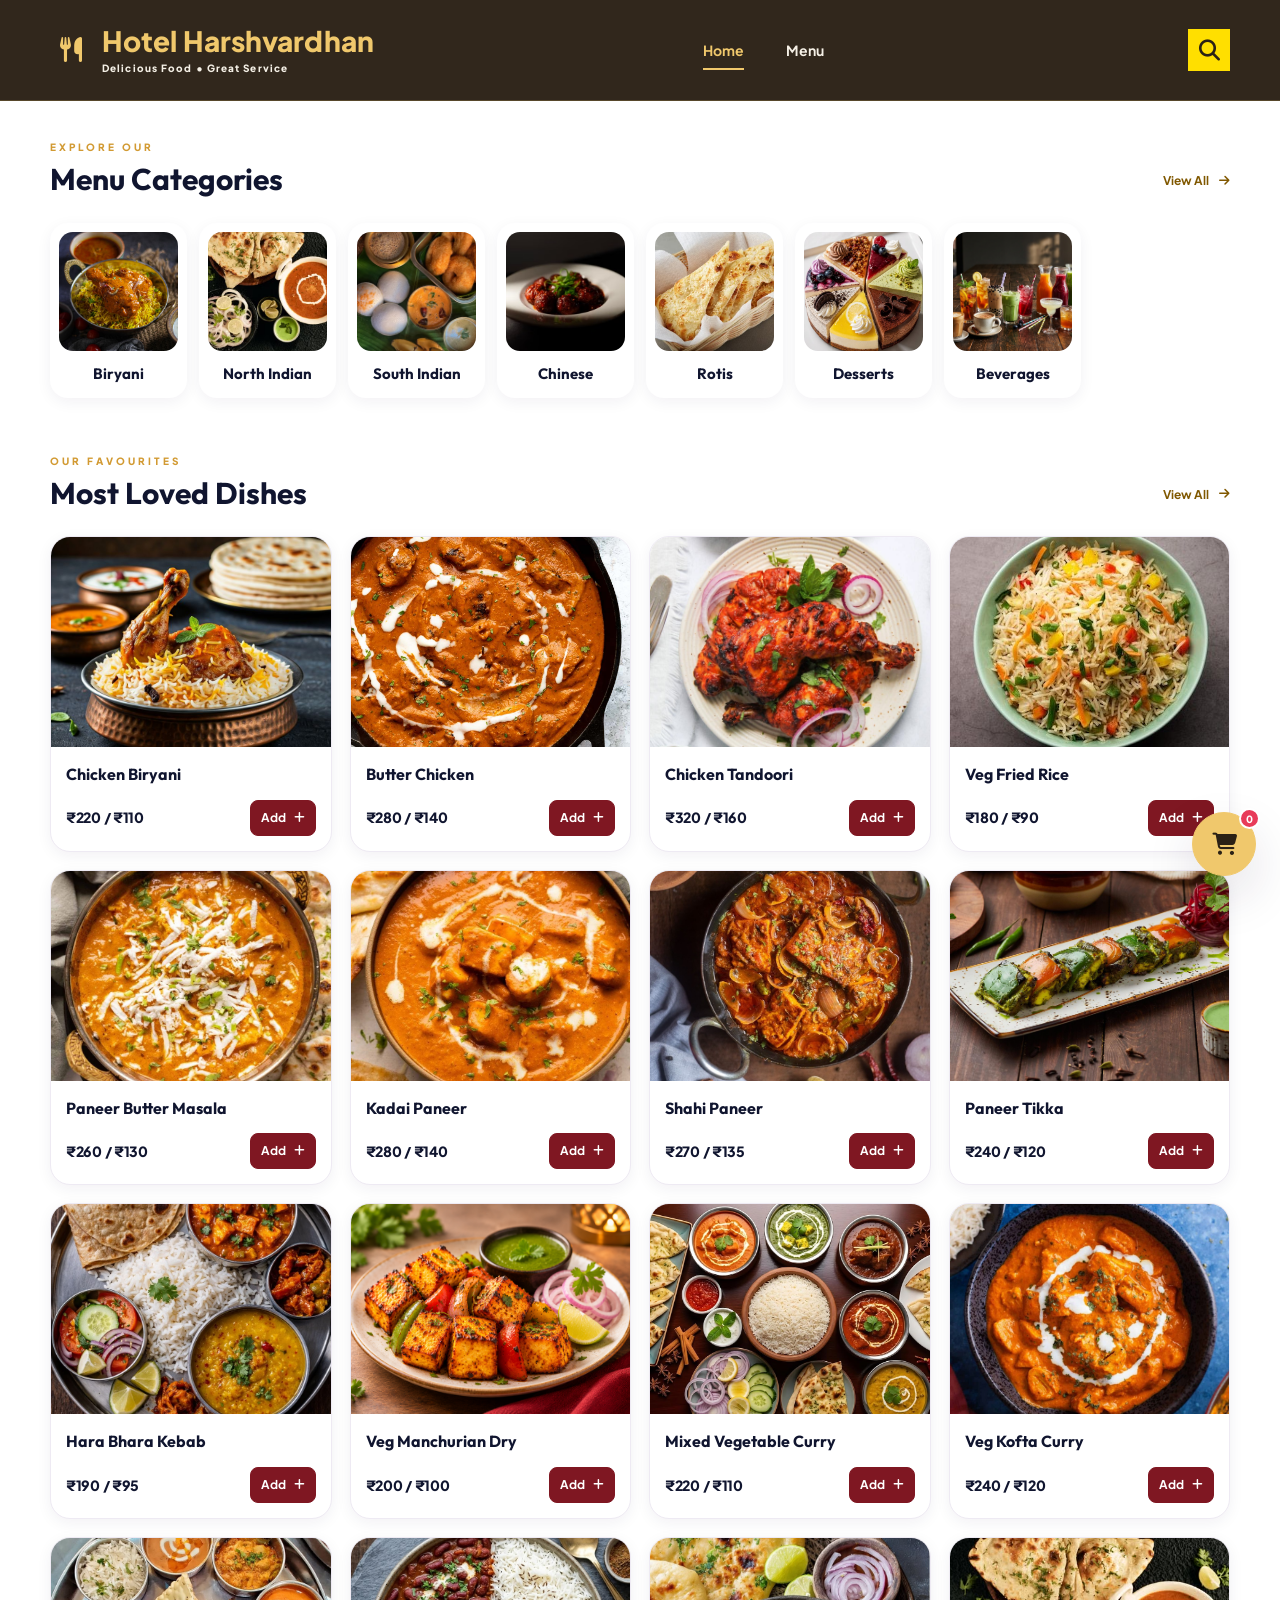
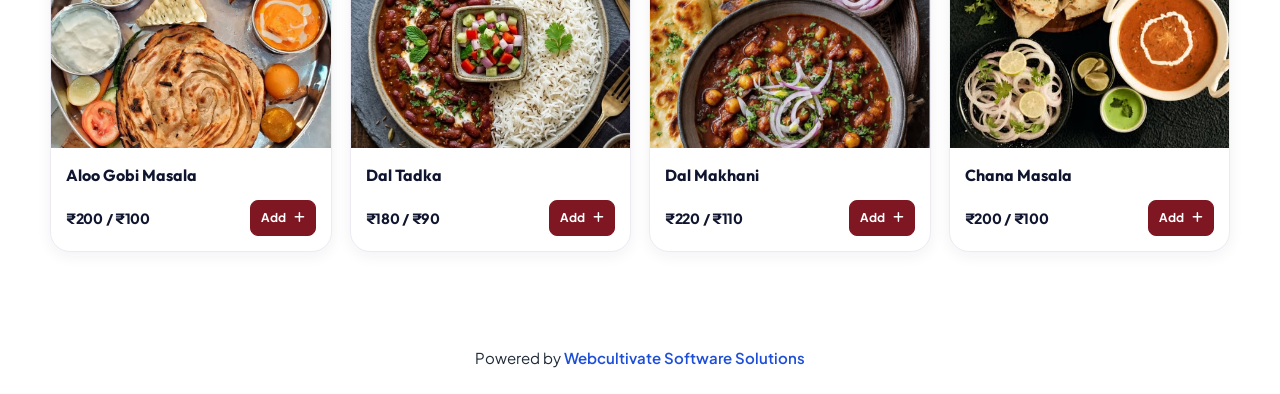
==== commit 8714ceeb: "Updated header and footer branding" ====
--- a/index.html
+++ b/index.html
@@ -24,11 +24,9 @@
     <header class="site-header">
         <div class="header-container">
 
-            <button class="mobile-menu-button"
-                    aria-label="Open navigation menu"
-                    aria-expanded="false">
-                <i class="fa-solid fa-bars"></i>
-            </button>
+            <a class="header-menu-link" href="./menu.html" aria-label="Go to menu">
+                <i class="fa-solid fa-magnifying-glass" aria-hidden="true"></i>
+            </a>
 
             <a href="./index.html" class="brand-logo">
                 <span class="logo-icon">
@@ -50,12 +48,6 @@
 
             </div>
         </div>
-
-        <nav class="mobile-navigation">
-            <a href="./index.html" class="mobile-nav-link active">Home</a>
-            <a href="./menu.html" class="mobile-nav-link">Menu</a>
-
-        </nav>
     </header>
 
 
@@ -110,7 +102,7 @@
 
 
 
-    <footer class="powered-by-footer"><p>Powered by <span>Webcultivate Software Solutions</span></p></footer>
+    <footer class="powered-by-footer"><p><a href="https://www.webcultivate.com/" target="_blank" rel="noopener noreferrer" class="powered-by-link">Powered by <span>Webcultivate Software Solutions</span></a></p></footer>
 
 
 
--- a/style.css
+++ b/style.css
@@ -326,20 +326,25 @@
 }
 
 
-/* ================= MOBILE NAVIGATION ================= */
-
-.mobile-menu-button {
-    display: none;
+/* ================= HEADER MENU LINK ================= */
+
+.header-menu-link {
+    display: grid;
+    place-items: center;
     width: 42px;
     height: 42px;
-    background: transparent;
+    flex: 0 0 42px;
+    order: 3;
+    color: var(--button-text);
+    background: var(--button-primary);
     border: none;
-    color: var(--brand-gold);
+    text-decoration: none;
     font-size: 21px;
 }
 
-.mobile-navigation {
-    display: none;
+.header-menu-link:hover {
+    color: var(--button-text);
+    background: var(--button-hover);
 }
 
 /* ================= HERO SECTION ================= */
@@ -1633,9 +1638,7 @@
         font-size: 15px;
     }
 
-    .mobile-menu-button {
-        display: grid;
-        place-items: center;
+    .header-menu-link {
         order: 2;
     }
 
@@ -1660,37 +1663,6 @@
     .logo-text small {
         font-size: 8px;
         letter-spacing: 0.8px;
-    }
-
-    .mobile-navigation {
-        display: flex;
-        flex-direction: column;
-        gap: 0;
-        max-height: 0;
-        overflow: hidden;
-        padding: 0 20px;
-        background: var(--white);
-        transition: max-height 0.3s ease,
-                    padding 0.3s ease;
-    }
-
-    .mobile-navigation.open {
-        max-height: 250px;
-        padding-top: 10px;
-        padding-bottom: 18px;
-        border-top: 1px solid var(--border);
-    }
-
-    .mobile-nav-link {
-        padding: 12px 5px;
-        color: var(--heading);
-        font-size: 14px;
-        font-weight: 700;
-        border-bottom: 1px solid var(--border);
-    }
-
-    .mobile-nav-link.active {
-        color: var(--primary);
     }
 
     .mobile-waiter-button {
@@ -1978,7 +1950,7 @@
     }
 
     .header-actions .cart-button,
-    .mobile-menu-button {
+    .header-menu-link {
         width: 36px;
         height: 36px;
     }
@@ -3467,8 +3439,18 @@
     padding: 24px 16px;
     text-align: center;
     background: #fff;
-}
-.powered-by-footer p { margin: 0; color: #1f2937; }
+    overflow-x: hidden;
+}
+.powered-by-footer p {
+    margin: 0;
+    color: #1f2937;
+    white-space: nowrap;
+    font-size: clamp(11px, 3.6vw, 15px);
+}
+.powered-by-footer a {
+    color: #1f2937;
+    text-decoration: none;
+}
 .powered-by-footer span { color: #1D4ED8; font-weight: 600; }
 
 @media (max-width: 480px) {
